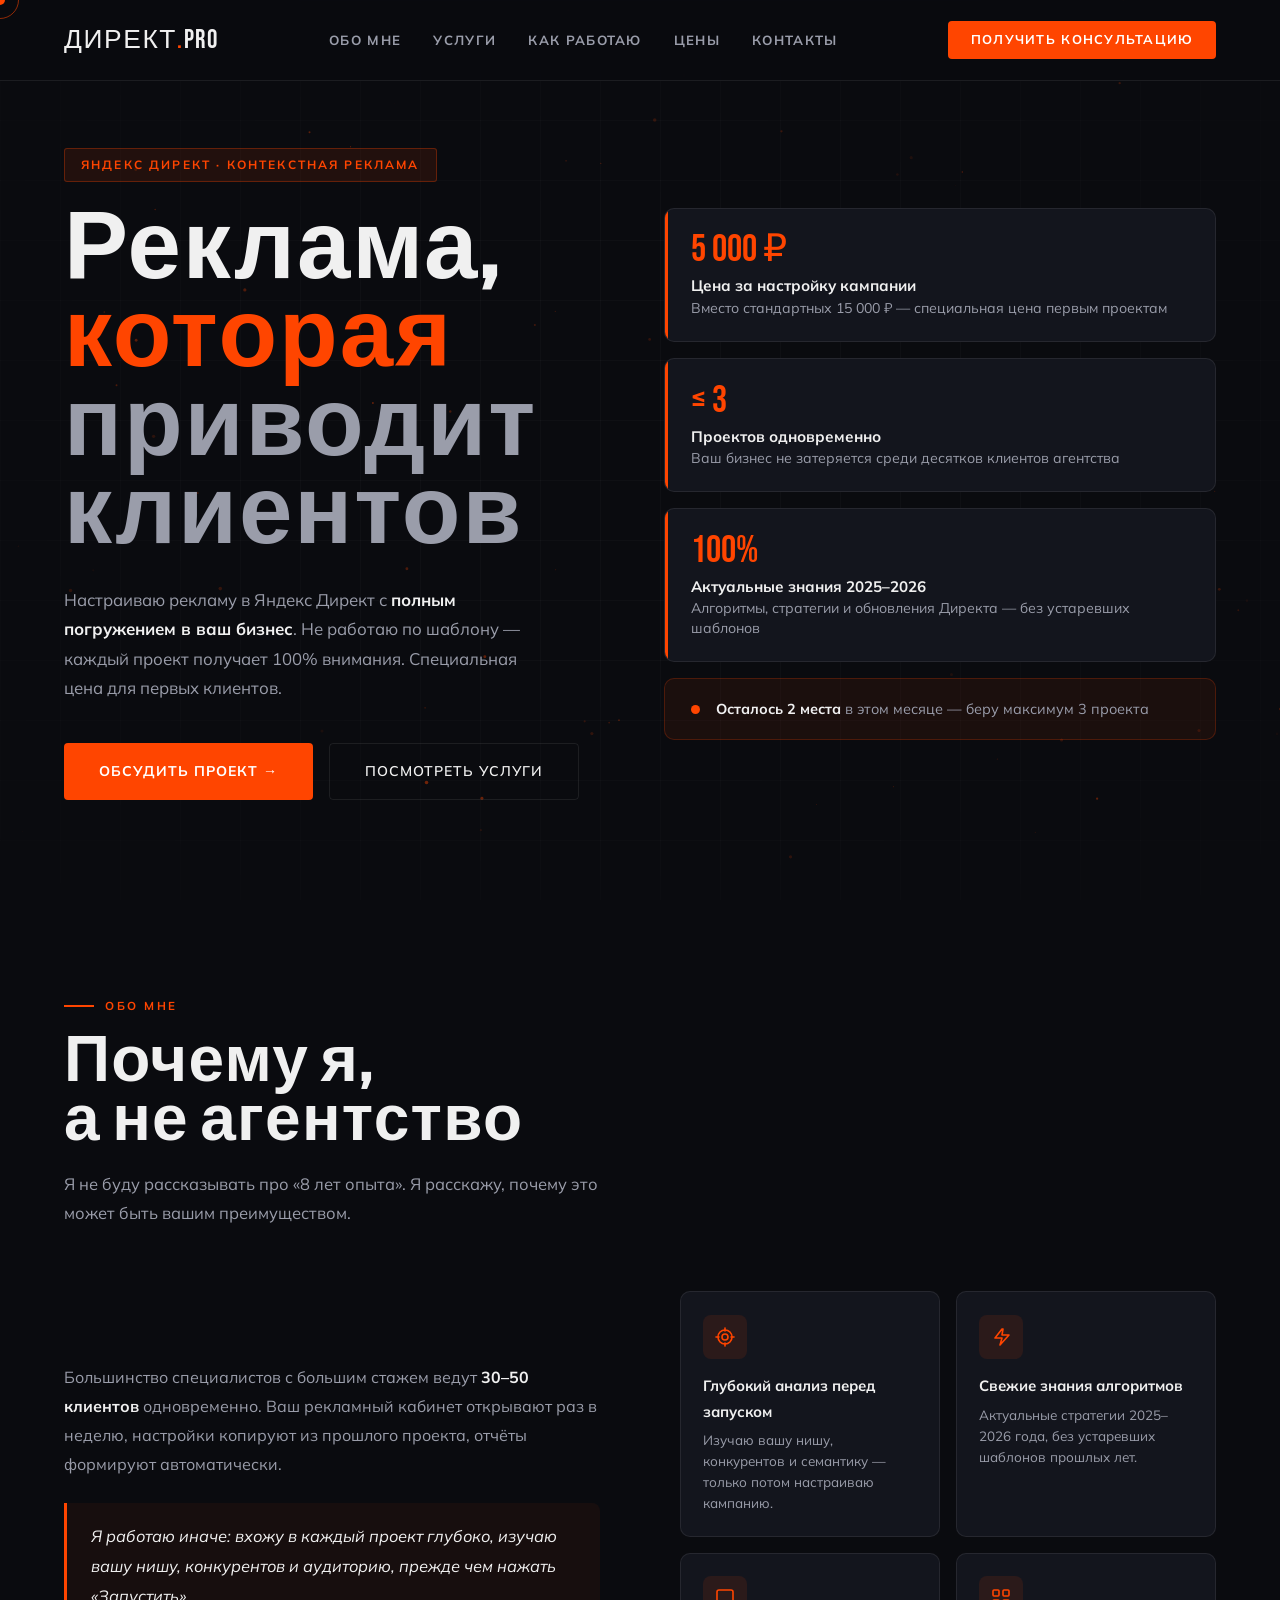
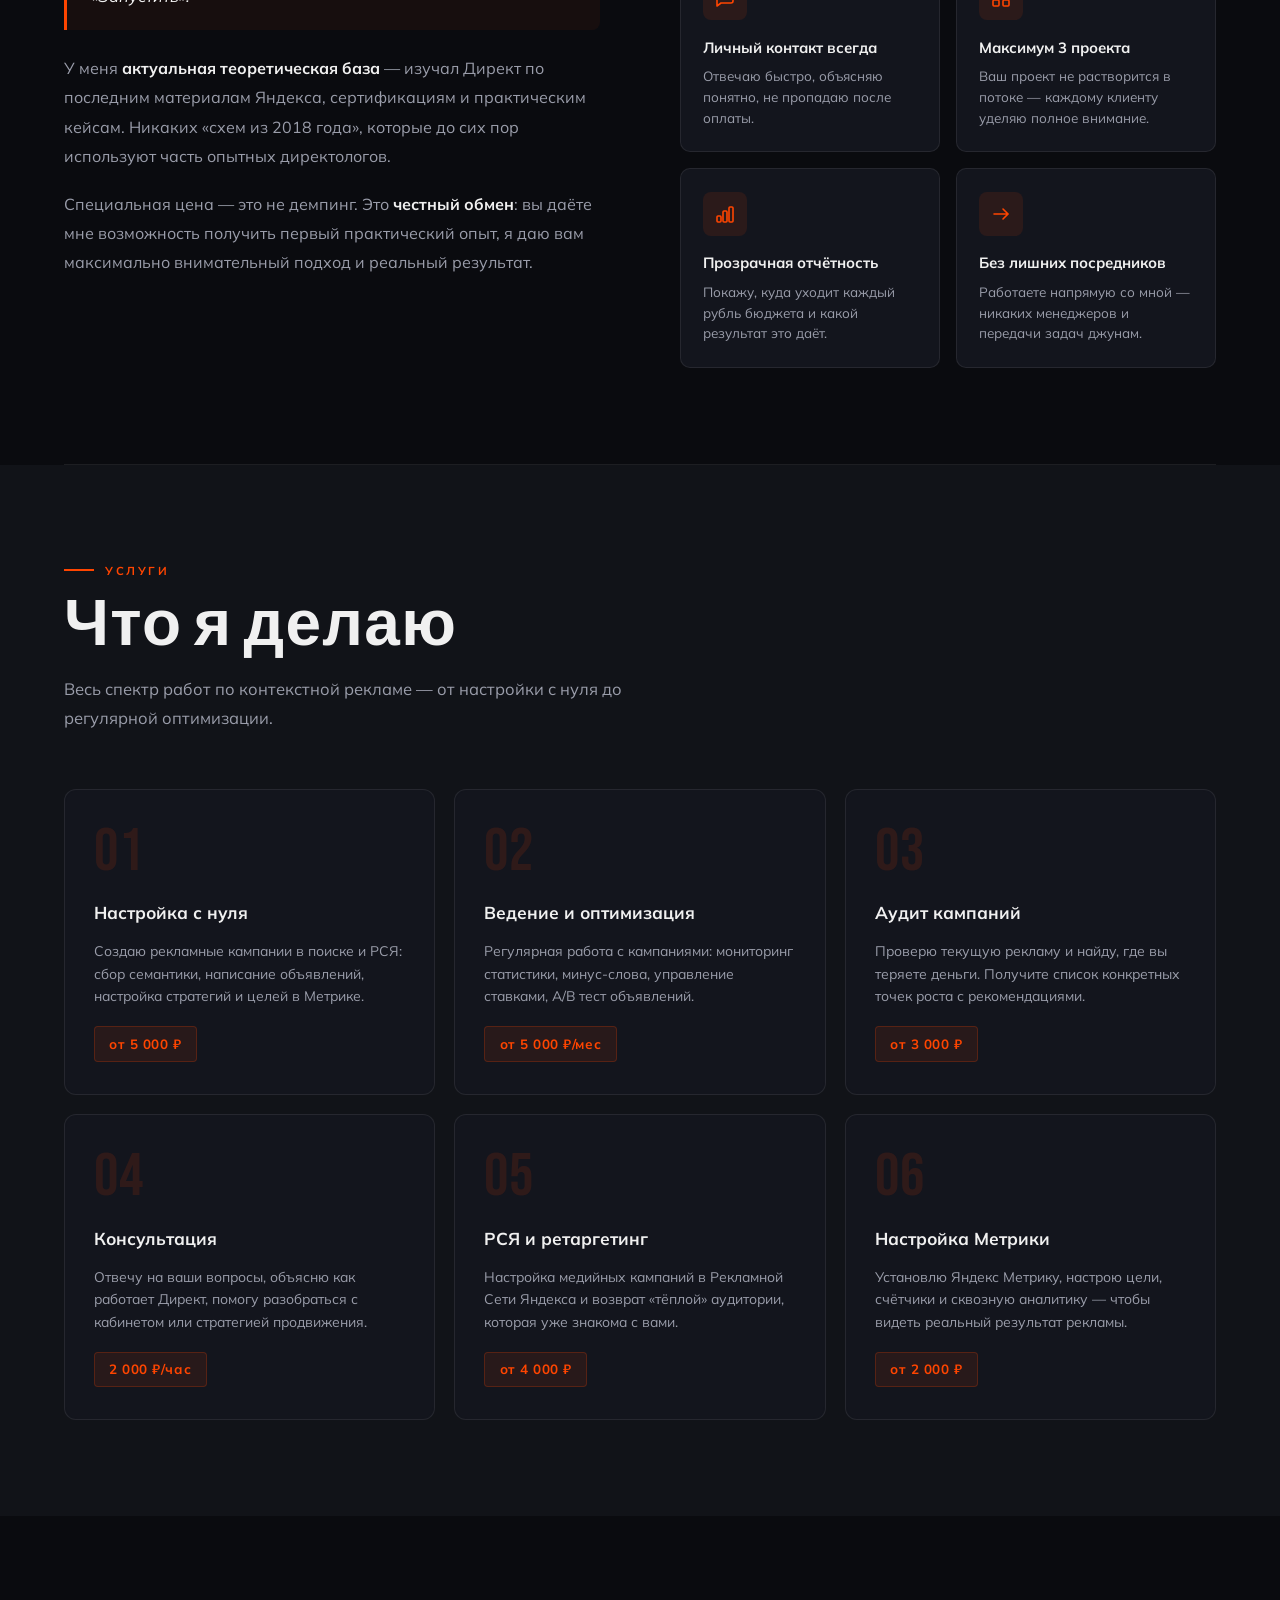
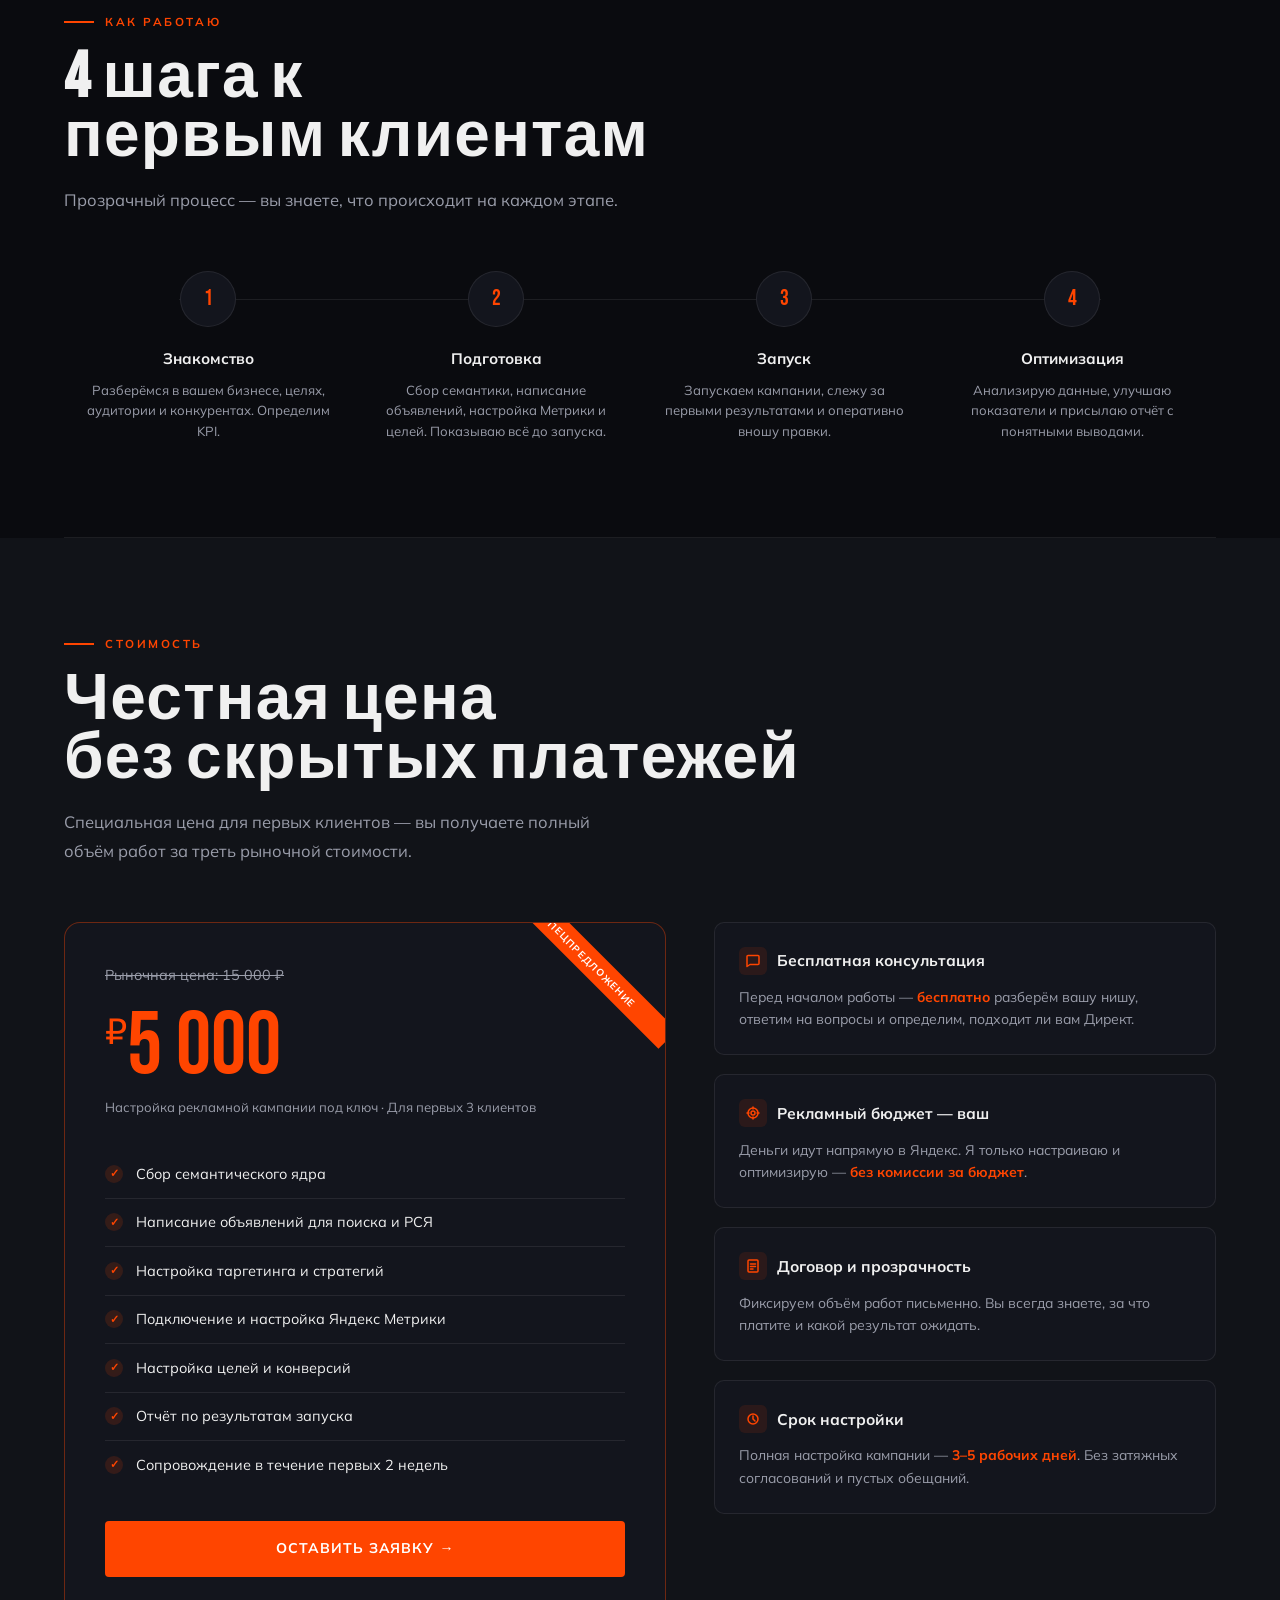
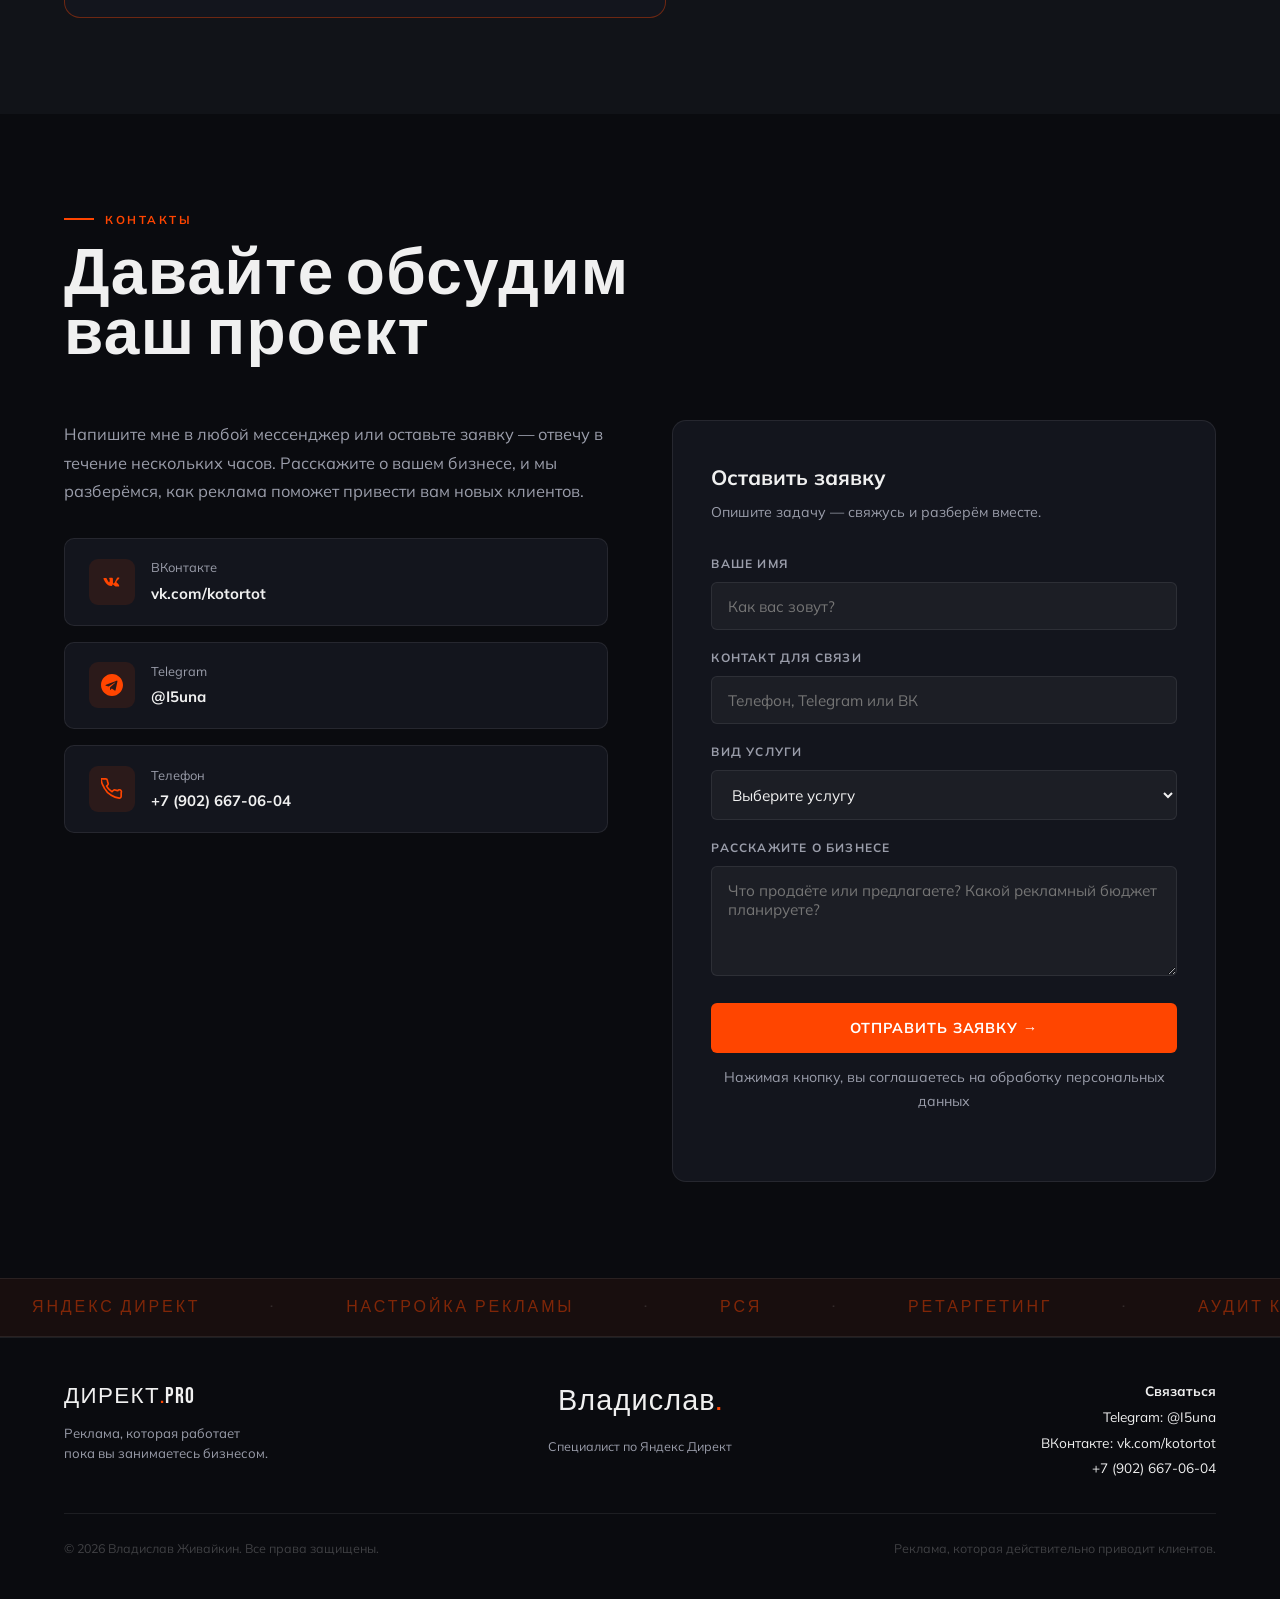
==== index.html @ 66aafa99 "Add files via upload" ====
<!DOCTYPE html>
<html lang="ru">
<head>
<meta charset="UTF-8">
<meta name="viewport" content="width=device-width, initial-scale=1.0">
<title>Владислав — Настройка рекламы в Яндекс Директ</title>
<meta name="description" content="Настройка и ведение контекстной рекламы в Яндекс Директ. Работаю с малым бизнесом — полное погружение в каждый проект. Цена от 5000 рублей.">
<link rel="preconnect" href="https://fonts.googleapis.com">
<link href="https://fonts.googleapis.com/css2?family=Bebas+Neue&family=Mulish:wght@300;400;600;700&display=swap" rel="stylesheet">
<link rel="stylesheet" href="style.css">
</head>
<body>

<!-- CURSOR -->
<div class="cursor"></div>
<div class="cursor-ring"></div>

<!-- NAV -->
<nav>
  <a href="#home" class="logo" data-text="ДИРЕКТ.PRO">ДИРЕКТ<span>.</span>PRO</a>
  <ul class="nav-links">
    <li><a href="#about">Обо мне</a></li>
    <li><a href="#services">Услуги</a></li>
    <li><a href="#process">Как работаю</a></li>
    <li><a href="#pricing">Цены</a></li>
    <li><a href="#contacts">Контакты</a></li>
  </ul>
  <a href="#contacts" class="nav-cta">Получить консультацию</a>
</nav>

<!-- HERO -->
<section class="hero" id="home">
  <canvas id="hero-canvas"></canvas>
  <div class="hero-grid-bg"></div>

  <div class="hero-content">
    <div class="hero-tag">Яндекс Директ · Контекстная реклама</div>
    <h1 class="hero-title">
      Реклама,<br>
      <span class="accent">которая</span><br>
      <span class="line2">приводит клиентов</span>
    </h1>
    <p class="hero-sub">
      Настраиваю рекламу в Яндекс Директ с <strong>полным погружением в ваш бизнес</strong>.
      Не работаю по шаблону — каждый проект получает 100% внимания.
      Специальная цена для первых клиентов.
    </p>
    <div class="hero-btns">
      <a href="#contacts" class="btn-primary">Обсудить проект →</a>
      <a href="#services" class="btn-secondary">Посмотреть услуги</a>
    </div>
  </div>

  <div class="hero-right">
    <div class="stat-card">
      <div class="stat-val">5 000 ₽</div>
      <div class="stat-label">
        <strong>Цена за настройку кампании</strong>
        Вместо стандартных 15 000 ₽ — специальная цена первым проектам
      </div>
    </div>
    <div class="stat-card">
      <div class="stat-val">≤ 3</div>
      <div class="stat-label">
        <strong>Проектов одновременно</strong>
        Ваш бизнес не затеряется среди десятков клиентов агентства
      </div>
    </div>
    <div class="stat-card">
      <div class="stat-val">100%</div>
      <div class="stat-label">
        <strong>Актуальные знания 2025–2026</strong>
        Алгоритмы, стратегии и обновления Директа — без устаревших шаблонов
      </div>
    </div>
    <div class="urgency-banner">
      <div class="dot"></div>
      <p><strong>Осталось 2 места</strong> в этом месяце — беру максимум 3 проекта</p>
    </div>
  </div>
</section>

<!-- ABOUT -->
<section id="about">
  <div class="section-tag">Обо мне</div>
  <h2 class="section-title reveal">Почему я,<br>а не агентство</h2>
  <p class="section-sub reveal">Я не буду рассказывать про «8 лет опыта». Я расскажу, почему это может быть вашим преимуществом.</p>

  <div class="about-grid">
    <div class="about-text reveal">
      <p>
        Большинство специалистов с большим стажем ведут <strong>30–50 клиентов</strong> одновременно.
        Ваш рекламный кабинет открывают раз в неделю, настройки копируют из прошлого проекта,
        отчёты формируют автоматически.
      </p>
      <div class="about-highlight">
        <p>Я работаю иначе: вхожу в каждый проект глубоко, изучаю вашу нишу, конкурентов и аудиторию, прежде чем нажать «Запустить».</p>
      </div>
      <p>
        У меня <strong>актуальная теоретическая база</strong> — изучал Директ по последним материалам
        Яндекса, сертификациям и практическим кейсам. Никаких «схем из 2018 года», которые до сих
        пор используют часть опытных директологов.
      </p>
      <p>
        Специальная цена — это не демпинг. Это <strong>честный обмен</strong>: вы даёте мне
        возможность получить первый практический опыт, я даю вам максимально внимательный подход
        и реальный результат.
      </p>
    </div>

    <div class="perks reveal">

      <!-- Perk 1 -->
      <div class="perk">
        <div class="perk-icon">
          <svg viewBox="0 0 20 20" fill="none" stroke="currentColor" stroke-width="1.6" stroke-linecap="round">
            <circle cx="10" cy="10" r="7"/><circle cx="10" cy="10" r="3"/>
            <line x1="10" y1="1" x2="10" y2="4"/><line x1="10" y1="16" x2="10" y2="19"/>
            <line x1="1" y1="10" x2="4" y2="10"/><line x1="16" y1="10" x2="19" y2="10"/>
          </svg>
        </div>
        <h4>Глубокий анализ перед запуском</h4>
        <p>Изучаю вашу нишу, конкурентов и семантику — только потом настраиваю кампанию.</p>
      </div>

      <!-- Perk 2 -->
      <div class="perk">
        <div class="perk-icon">
          <svg viewBox="0 0 20 20" fill="none" stroke="currentColor" stroke-width="1.6" stroke-linecap="round" stroke-linejoin="round">
            <path d="M11 2L4 11h7l-2 7 9-10h-7l1-6z"/>
          </svg>
        </div>
        <h4>Свежие знания алгоритмов</h4>
        <p>Актуальные стратегии 2025–2026 года, без устаревших шаблонов прошлых лет.</p>
      </div>

      <!-- Perk 3 -->
      <div class="perk">
        <div class="perk-icon">
          <svg viewBox="0 0 20 20" fill="none" stroke="currentColor" stroke-width="1.6" stroke-linecap="round" stroke-linejoin="round">
            <path d="M2 4a2 2 0 012-2h12a2 2 0 012 2v9a2 2 0 01-2 2H6l-4 3V4z"/>
          </svg>
        </div>
        <h4>Личный контакт всегда</h4>
        <p>Отвечаю быстро, объясняю понятно, не пропадаю после оплаты.</p>
      </div>

      <!-- Perk 4 -->
      <div class="perk">
        <div class="perk-icon">
          <svg viewBox="0 0 20 20" fill="none" stroke="currentColor" stroke-width="1.6" stroke-linecap="round">
            <rect x="2" y="2" width="6" height="6" rx="1"/>
            <rect x="12" y="2" width="6" height="6" rx="1"/>
            <rect x="2" y="12" width="6" height="6" rx="1"/>
            <rect x="12" y="12" width="6" height="6" rx="1"/>
          </svg>
        </div>
        <h4>Максимум 3 проекта</h4>
        <p>Ваш проект не растворится в потоке — каждому клиенту уделяю полное внимание.</p>
      </div>

      <!-- Perk 5 -->
      <div class="perk">
        <div class="perk-icon">
          <svg viewBox="0 0 20 20" fill="none" stroke="currentColor" stroke-width="1.6" stroke-linecap="round">
            <rect x="2" y="12" width="4" height="6" rx="1"/>
            <rect x="8" y="7" width="4" height="11" rx="1"/>
            <rect x="14" y="3" width="4" height="15" rx="1"/>
          </svg>
        </div>
        <h4>Прозрачная отчётность</h4>
        <p>Покажу, куда уходит каждый рубль бюджета и какой результат это даёт.</p>
      </div>

      <!-- Perk 6 -->
      <div class="perk">
        <div class="perk-icon">
          <svg viewBox="0 0 20 20" fill="none" stroke="currentColor" stroke-width="1.6" stroke-linecap="round">
            <path d="M3 10h14M12 5l5 5-5 5"/>
          </svg>
        </div>
        <h4>Без лишних посредников</h4>
        <p>Работаете напрямую со мной — никаких менеджеров и передачи задач джунам.</p>
      </div>

    </div>
  </div>
</section>

<div class="divider"></div>

<!-- SERVICES -->
<section id="services">
  <div class="section-tag">Услуги</div>
  <h2 class="section-title reveal">Что я делаю</h2>
  <p class="section-sub reveal">Весь спектр работ по контекстной рекламе — от настройки с нуля до регулярной оптимизации.</p>

  <div class="services-grid">
    <div class="service-card reveal">
      <div class="service-num">01</div>
      <h3>Настройка с нуля</h3>
      <p>Создаю рекламные кампании в поиске и РСЯ: сбор семантики, написание объявлений, настройка стратегий и целей в Метрике.</p>
      <span class="service-price">от 5 000 ₽</span>
    </div>
    <div class="service-card reveal">
      <div class="service-num">02</div>
      <h3>Ведение и оптимизация</h3>
      <p>Регулярная работа с кампаниями: мониторинг статистики, минус-слова, управление ставками, A/B тест объявлений.</p>
      <span class="service-price">от 5 000 ₽/мес</span>
    </div>
    <div class="service-card reveal">
      <div class="service-num">03</div>
      <h3>Аудит кампаний</h3>
      <p>Проверю текущую рекламу и найду, где вы теряете деньги. Получите список конкретных точек роста с рекомендациями.</p>
      <span class="service-price">от 3 000 ₽</span>
    </div>
    <div class="service-card reveal">
      <div class="service-num">04</div>
      <h3>Консультация</h3>
      <p>Отвечу на ваши вопросы, объясню как работает Директ, помогу разобраться с кабинетом или стратегией продвижения.</p>
      <span class="service-price">2 000 ₽/час</span>
    </div>
    <div class="service-card reveal">
      <div class="service-num">05</div>
      <h3>РСЯ и ретаргетинг</h3>
      <p>Настройка медийных кампаний в Рекламной Сети Яндекса и возврат «тёплой» аудитории, которая уже знакома с вами.</p>
      <span class="service-price">от 4 000 ₽</span>
    </div>
    <div class="service-card reveal">
      <div class="service-num">06</div>
      <h3>Настройка Метрики</h3>
      <p>Установлю Яндекс Метрику, настрою цели, счётчики и сквозную аналитику — чтобы видеть реальный результат рекламы.</p>
      <span class="service-price">от 2 000 ₽</span>
    </div>
  </div>
</section>

<!-- PROCESS -->
<section id="process">
  <div class="section-tag">Как работаю</div>
  <h2 class="section-title reveal">4 шага к<br>первым клиентам</h2>
  <p class="section-sub reveal">Прозрачный процесс — вы знаете, что происходит на каждом этапе.</p>

  <div class="process-steps">
    <div class="step reveal">
      <div class="step-num">1</div>
      <h4>Знакомство</h4>
      <p>Разберёмся в вашем бизнесе, целях, аудитории и конкурентах. Определим KPI.</p>
    </div>
    <div class="step reveal">
      <div class="step-num">2</div>
      <h4>Подготовка</h4>
      <p>Сбор семантики, написание объявлений, настройка Метрики и целей. Показываю всё до запуска.</p>
    </div>
    <div class="step reveal">
      <div class="step-num">3</div>
      <h4>Запуск</h4>
      <p>Запускаем кампании, слежу за первыми результатами и оперативно вношу правки.</p>
    </div>
    <div class="step reveal">
      <div class="step-num">4</div>
      <h4>Оптимизация</h4>
      <p>Анализирую данные, улучшаю показатели и присылаю отчёт с понятными выводами.</p>
    </div>
  </div>
</section>

<div class="divider"></div>

<!-- PRICING -->
<section id="pricing">
  <div class="section-tag">Стоимость</div>
  <h2 class="section-title reveal">Честная цена<br>без скрытых платежей</h2>
  <p class="section-sub reveal">Специальная цена для первых клиентов — вы получаете полный объём работ за треть рыночной стоимости.</p>

  <div class="pricing-wrapper">
    <div class="price-card reveal">
      <p class="price-was">Рыночная цена: 15 000 ₽</p>
      <div class="price-amount"><sup>₽</sup>5 000</div>
      <p class="price-note">Настройка рекламной кампании под ключ · Для первых 3 клиентов</p>
      <ul class="price-list">
        <li><div class="check">✓</div><span>Сбор семантического ядра</span></li>
        <li><div class="check">✓</div><span>Написание объявлений для поиска и РСЯ</span></li>
        <li><div class="check">✓</div><span>Настройка таргетинга и стратегий</span></li>
        <li><div class="check">✓</div><span>Подключение и настройка Яндекс Метрики</span></li>
        <li><div class="check">✓</div><span>Настройка целей и конверсий</span></li>
        <li><div class="check">✓</div><span>Отчёт по результатам запуска</span></li>
        <li><div class="check">✓</div><span>Сопровождение в течение первых 2 недель</span></li>
      </ul>
      <a href="#contacts" class="btn-primary" style="display:block;text-align:center;">Оставить заявку →</a>
    </div>

    <div class="pricing-sidebar reveal">

      <div class="sidebar-card">
        <h4>
          <div class="sc-icon">
            <svg viewBox="0 0 14 14" fill="none" stroke="currentColor" stroke-width="1.5" stroke-linecap="round" stroke-linejoin="round">
              <path d="M1 2.5a1 1 0 011-1h10a1 1 0 011 1v7a1 1 0 01-1 1H4l-3 2V2.5z"/>
            </svg>
          </div>
          Бесплатная консультация
        </h4>
        <p>Перед началом работы — <strong>бесплатно</strong> разберём вашу нишу, ответим на вопросы и определим, подходит ли вам Директ.</p>
      </div>

      <div class="sidebar-card">
        <h4>
          <div class="sc-icon">
            <svg viewBox="0 0 14 14" fill="none" stroke="currentColor" stroke-width="1.5" stroke-linecap="round">
              <circle cx="7" cy="7" r="5"/>
              <line x1="7" y1="1" x2="7" y2="3"/>
              <line x1="7" y1="11" x2="7" y2="13"/>
              <line x1="1" y1="7" x2="3" y2="7"/>
              <line x1="11" y1="7" x2="13" y2="7"/>
              <circle cx="7" cy="7" r="2"/>
            </svg>
          </div>
          Рекламный бюджет — ваш
        </h4>
        <p>Деньги идут напрямую в Яндекс. Я только настраиваю и оптимизирую — <strong>без комиссии за бюджет</strong>.</p>
      </div>

      <div class="sidebar-card">
        <h4>
          <div class="sc-icon">
            <svg viewBox="0 0 14 14" fill="none" stroke="currentColor" stroke-width="1.5" stroke-linecap="round">
              <rect x="2" y="1" width="10" height="12" rx="1"/>
              <line x1="4.5" y1="5" x2="9.5" y2="5"/>
              <line x1="4.5" y1="7.5" x2="9.5" y2="7.5"/>
              <line x1="4.5" y1="10" x2="7" y2="10"/>
            </svg>
          </div>
          Договор и прозрачность
        </h4>
        <p>Фиксируем объём работ письменно. Вы всегда знаете, за что платите и какой результат ожидать.</p>
      </div>

      <div class="sidebar-card">
        <h4>
          <div class="sc-icon">
            <svg viewBox="0 0 14 14" fill="none" stroke="currentColor" stroke-width="1.5" stroke-linecap="round">
              <circle cx="7" cy="7" r="5"/>
              <polyline points="7,4 7,7 9,9"/>
            </svg>
          </div>
          Срок настройки
        </h4>
        <p>Полная настройка кампании — <strong>3–5 рабочих дней</strong>. Без затяжных согласований и пустых обещаний.</p>
      </div>

    </div>
  </div>
</section>

<!-- CONTACTS -->
<section id="contacts">
  <div class="section-tag">Контакты</div>
  <h2 class="section-title reveal">Давайте обсудим<br>ваш проект</h2>

  <div class="contacts-grid">
    <div>
      <p class="contact-intro reveal">
        Напишите мне в любой мессенджер или оставьте заявку — отвечу в течение нескольких часов.
        Расскажите о вашем бизнесе, и мы разберёмся, как реклама поможет привести вам новых клиентов.
      </p>
      <div class="contact-links">

        <a href="https://vk.com/kotortot" target="_blank" class="contact-link reveal">
          <div class="contact-icon">
            <!-- VK icon -->
            <svg viewBox="0 0 24 24" fill="currentColor">
              <path d="M21.547 7h-3.29a.743.743 0 00-.655.392s-1.312 2.416-1.734 3.23c-1.43 2.85-2.053 3.17-2.35 2.98-.574-.37-.47-1.96-.47-3.054 0-1.837.055-2.605-.456-3.012-.24-.188-.691-.22-1.548-.22-.997 0-1.738.006-2.29.229-.332.136-.588.44-.432.46.19.022.622.116.85.428.297.406.286 1.318.286 1.318s.17 2.198-.397 2.47c-.394.19-.937-.198-2.102-2.475-.388-.757-.681-1.596-.681-1.596a.744.744 0 00-.651-.392H3.24c-.46 0-.556.354-.556.354s-.052.222.228.87c1.65 3.825 3.441 5.73 5.49 6.81.73.384 2.085.514 3.023.48.394-.016.744-.05.744-.05s.026-1.372.717-1.574c.68-.2 1.557 1.327 2.49 1.911.703.437 1.237.341 1.237.341l2.494-.034s1.302-.086.685-1.148c-.05-.088-.36-.79-1.852-2.234-1.562-1.512-1.353-1.268.527-3.878C19.384 9.1 20 7.87 20 7.87s.14-.87-.453-.87z"/>
            </svg>
          </div>
          <div>
            <div class="contact-link-text">ВКонтакте</div>
            <span class="contact-link-val">vk.com/kotortot</span>
          </div>
        </a>

        <a href="https://t.me/I5una" target="_blank" class="contact-link reveal">
          <div class="contact-icon">
            <!-- Telegram icon -->
            <svg viewBox="0 0 24 24" fill="currentColor">
              <path d="M12 0C5.373 0 0 5.373 0 12s5.373 12 12 12 12-5.373 12-12S18.627 0 12 0zm5.894 8.221l-1.97 9.28c-.145.658-.537.818-1.084.508l-3-2.21-1.447 1.394c-.16.16-.295.295-.605.295l.213-3.053 5.56-5.023c.242-.213-.054-.333-.373-.12l-6.871 4.326-2.962-.924c-.643-.204-.657-.643.136-.953l11.57-4.461c.537-.194 1.006.131.833.941z"/>
            </svg>
          </div>
          <div>
            <div class="contact-link-text">Telegram</div>
            <span class="contact-link-val">@I5una</span>
          </div>
        </a>

        <a href="tel:+79026670604" class="contact-link reveal">
          <div class="contact-icon">
            <!-- Phone icon -->
            <svg viewBox="0 0 24 24" fill="none" stroke="currentColor" stroke-width="1.8" stroke-linecap="round" stroke-linejoin="round">
              <path d="M22 16.92v3a2 2 0 01-2.18 2 19.79 19.79 0 01-8.63-3.07A19.5 19.5 0 013.07 9.81a19.79 19.79 0 01-3.07-8.67A2 2 0 012 1.03h3a2 2 0 012 1.72 12.84 12.84 0 00.7 2.81 2 2 0 01-.45 2.11L6.1 8.91a16 16 0 006 6l1.27-1.27a2 2 0 012.11-.45 12.84 12.84 0 002.81.7A2 2 0 0122 15.92v1z"/>
            </svg>
          </div>
          <div>
            <div class="contact-link-text">Телефон</div>
            <span class="contact-link-val">+7 (902) 667-06-04</span>
          </div>
        </a>

      </div>
    </div>

    <!-- FORM -->
    <!--
      ════════════════════════════════════════════════
      НАСТРОЙКА ФОРМЫ (важно!):
      1. Перейдите на https://web3forms.com/create
      2. Введите e-mail: vlad.zhivaikin05@gmail.com
      3. Нажмите "Create Access Key"
      4. Вставьте полученный ключ в поле value ниже
      ════════════════════════════════════════════════
    -->
    <form class="form-card reveal" id="contact-form" novalidate>

      <!-- Web3Forms скрытые поля -->
      <input type="hidden" name="access_key" value="fe33477d-248f-4160-bd4b-7970638fb276">
      <input type="hidden" name="subject" value="Новая заявка с сайта ДИРЕКТ.PRO">
      <input type="hidden" name="from_name" value="ДИРЕКТ.PRO Сайт">
      <input type="checkbox" name="botcheck" style="display:none">

      <h3>Оставить заявку</h3>
      <p>Опишите задачу — свяжусь и разберём вместе.</p>

      <div class="form-group">
        <label>Ваше имя</label>
        <input type="text" name="name" placeholder="Как вас зовут?">
      </div>
      <div class="form-group">
        <label>Контакт для связи</label>
        <input type="text" name="contact" placeholder="Телефон, Telegram или ВК">
      </div>
      <div class="form-group">
        <label>Вид услуги</label>
        <select name="service">
          <option value="">Выберите услугу</option>
          <option>Настройка кампании с нуля</option>
          <option>Аудит существующей рекламы</option>
          <option>Ведение и оптимизация</option>
          <option>Консультация</option>
          <option>Настройка Яндекс Метрики</option>
          <option>Ещё не определился</option>
        </select>
      </div>
      <div class="form-group">
        <label>Расскажите о бизнесе</label>
        <textarea name="message" placeholder="Что продаёте или предлагаете? Какой рекламный бюджет планируете?"></textarea>
      </div>

      <button type="submit" class="btn-form">Отправить заявку →</button>
      <p class="form-error"></p>
      <p class="form-note">Нажимая кнопку, вы соглашаетесь на обработку персональных данных</p>
    </form>

  </div>
</section>

<!-- MARQUEE -->
<div class="marquee-strip">
  <div class="marquee-inner">
    <span>ЯНДЕКС ДИРЕКТ</span><span class="sep"> · </span>
    <span>НАСТРОЙКА РЕКЛАМЫ</span><span class="sep"> · </span>
    <span>РСЯ</span><span class="sep"> · </span>
    <span>РЕТАРГЕТИНГ</span><span class="sep"> · </span>
    <span>АУДИТ КАМПАНИЙ</span><span class="sep"> · </span>
    <span>КОНВЕРСИИ</span><span class="sep"> · </span>
    <span>ТРАФИК</span><span class="sep"> · </span>
    <span>РЕЗУЛЬТАТ</span><span class="sep"> · </span>
    <span>ЯНДЕКС МЕТРИКА</span><span class="sep"> · </span>
    <span>СЕМАНТИКА</span><span class="sep"> · </span>
    <span>ЯНДЕКС ДИРЕКТ</span><span class="sep"> · </span>
    <span>НАСТРОЙКА РЕКЛАМЫ</span><span class="sep"> · </span>
    <span>РСЯ</span><span class="sep"> · </span>
    <span>РЕТАРГЕТИНГ</span><span class="sep"> · </span>
    <span>АУДИТ КАМПАНИЙ</span><span class="sep"> · </span>
    <span>КОНВЕРСИИ</span><span class="sep"> · </span>
    <span>ТРАФИК</span><span class="sep"> · </span>
    <span>РЕЗУЛЬТАТ</span><span class="sep"> · </span>
    <span>ЯНДЕКС МЕТРИКА</span><span class="sep"> · </span>
    <span>СЕМАНТИКА</span><span class="sep"> · </span>
  </div>
</div>

<!-- FOOTER -->
<footer>
  <div class="footer-top">

    <div class="footer-brand">
      <a href="#home" class="logo-foot">ДИРЕКТ<span>.</span>PRO</a>
      <p class="footer-tagline">
        Реклама, которая работает<br>пока вы занимаетесь бизнесом.
      </p>
    </div>

    <div class="footer-center">
      <p>Владислав<span>.</span></p>
      <small>Специалист по Яндекс Директ</small>
    </div>

    <div class="footer-contacts">
      <p>
        <strong>Связаться</strong><br>
        <a href="https://t.me/I5una" target="_blank">Telegram: @I5una</a><br>
        <a href="https://vk.com/kotortot" target="_blank">ВКонтакте: vk.com/kotortot</a><br>
        <a href="tel:+79026670604">+7 (902) 667-06-04</a>
      </p>
    </div>

  </div>

  <div class="footer-bottom">
    <p>© 2026 Владислав Живайкин. Все права защищены.</p>
    <p>Реклама, которая действительно приводит клиентов.</p>
  </div>
</footer>

<script src="script.js"></script>
</body>
</html>
---- style.css ----
/* ============================================================
   ДИРЕКТ.PRO — style.css
   ============================================================ */

*, *::before, *::after {
  margin: 0; padding: 0; box-sizing: border-box;
  cursor: none;
}

:root {
  --bg: #0a0b0f;
  --bg2: #111318;
  --bg3: #191c24;
  --accent: #FF4500;
  --accent2: #FF6B35;
  --text: #f0f0f0;
  --text2: #9a9daa;
  --border: rgba(255,255,255,0.08);
  --card: #13151d;
  --font-display: 'Bebas Neue', sans-serif;
  --font-body: 'Mulish', sans-serif;
}

html { scroll-behavior: smooth; }

body {
  background: var(--bg);
  color: var(--text);
  font-family: var(--font-body);
  font-size: 16px;
  line-height: 1.7;
  overflow-x: hidden;
}

/* ─── CUSTOM CURSOR ─── */
.cursor {
  position: fixed;
  width: 10px; height: 10px;
  background: var(--accent);
  border-radius: 50%;
  pointer-events: none;
  z-index: 9999;
  transform: translate(-50%, -50%);
  transition: width 0.2s, height 0.2s, opacity 0.3s;
  mix-blend-mode: normal;
}
.cursor-ring {
  position: fixed;
  width: 38px; height: 38px;
  border: 1.5px solid rgba(255, 69, 0, 0.55);
  border-radius: 50%;
  pointer-events: none;
  z-index: 9998;
  transform: translate(-50%, -50%);
  transition: width 0.25s ease, height 0.25s ease, opacity 0.3s;
}
.cursor.active { width: 18px; height: 18px; }
.cursor-ring.active { width: 64px; height: 64px; border-color: rgba(255, 69, 0, 0.25); }

/* ─── NAV ─── */
nav {
  position: fixed; top: 0; left: 0; right: 0; z-index: 100;
  display: flex; align-items: center; justify-content: space-between;
  padding: 1.1rem 5vw;
  background: rgba(10,11,15,0.88);
  backdrop-filter: blur(14px);
  border-bottom: 1px solid var(--border);
  transition: transform 0.4s ease, box-shadow 0.4s ease;
}
nav.hidden { transform: translateY(-110%); }
nav.scrolled { box-shadow: 0 4px 40px rgba(0,0,0,0.4); }

.logo {
  font-family: var(--font-display);
  font-size: 1.65rem;
  letter-spacing: 0.06em;
  color: var(--text);
  text-decoration: none;
  position: relative;
}
.logo span { color: var(--accent); }
.logo::before, .logo::after {
  content: attr(data-text);
  position: absolute;
  top: 0; left: 0;
  font-family: var(--font-display);
  font-size: 1.65rem;
  letter-spacing: 0.06em;
  pointer-events: none;
  opacity: 0;
}
.logo:hover::before {
  opacity: 0.7;
  color: #00ffcc;
  animation: glitch-top 0.35s steps(2) infinite;
}
.logo:hover::after {
  opacity: 0.7;
  color: var(--accent);
  animation: glitch-bot 0.35s steps(2) infinite 0.06s;
}

.nav-links { display: flex; gap: 2rem; list-style: none; }
.nav-links a {
  color: var(--text2); text-decoration: none;
  font-size: 0.83rem; font-weight: 700;
  letter-spacing: 0.1em; text-transform: uppercase;
  position: relative; padding-bottom: 4px;
  transition: color 0.25s;
}
.nav-links a::after {
  content: '';
  position: absolute; bottom: 0; left: 0;
  width: 0; height: 1.5px;
  background: var(--accent);
  transition: width 0.3s ease;
}
.nav-links a:hover { color: var(--text); }
.nav-links a:hover::after { width: 100%; }

.nav-cta {
  background: var(--accent); color: #fff !important;
  padding: 0.52rem 1.4rem; border-radius: 4px;
  text-decoration: none; font-weight: 700;
  font-size: 0.8rem; letter-spacing: 0.1em; text-transform: uppercase;
  transition: background 0.25s, transform 0.2s;
  position: relative; overflow: hidden;
}
.nav-cta:hover { background: var(--accent2); transform: translateY(-1px); }

/* ─── HERO ─── */
.hero {
  min-height: 100vh;
  display: grid;
  grid-template-columns: 1fr 1fr;
  align-items: center;
  padding: 7rem 5vw 4rem;
  gap: 3rem;
  position: relative;
  overflow: hidden;
}

#hero-canvas {
  position: absolute;
  inset: 0;
  width: 100%; height: 100%;
  pointer-events: none;
  z-index: 0;
}

.hero-content, .hero-right {
  position: relative;
  z-index: 1;
}

.hero-grid-bg {
  position: absolute;
  inset: 0;
  background-image:
    linear-gradient(rgba(255,255,255,0.025) 1px, transparent 1px),
    linear-gradient(90deg, rgba(255,255,255,0.025) 1px, transparent 1px);
  background-size: 60px 60px;
  pointer-events: none;
  z-index: 0;
  mask-image: radial-gradient(ellipse 80% 80% at 50% 50%, black 30%, transparent 100%);
}

.hero-tag {
  display: inline-block;
  background: rgba(255,69,0,0.1);
  border: 1px solid rgba(255,69,0,0.3);
  color: var(--accent);
  font-size: 0.75rem; font-weight: 700;
  letter-spacing: 0.18em; text-transform: uppercase;
  padding: 0.38rem 1rem; border-radius: 3px;
  margin-bottom: 1.5rem;
  opacity: 0;
  animation: fadeUp 0.7s ease 0.15s forwards;
}
.hero-title {
  font-family: var(--font-display);
  font-size: clamp(3.8rem, 7.5vw, 6.5rem);
  line-height: 0.92;
  letter-spacing: 0.02em;
  margin-bottom: 1.6rem;
  opacity: 0;
  animation: fadeUp 0.7s ease 0.3s forwards;
}
.hero-title .accent { color: var(--accent); }
.hero-title .line2 { display: block; color: var(--text2); }

.hero-sub {
  font-size: 1.05rem; color: var(--text2);
  line-height: 1.75; max-width: 490px;
  margin-bottom: 2.5rem;
  opacity: 0;
  animation: fadeUp 0.7s ease 0.45s forwards;
}
.hero-sub strong { color: var(--text); }

.hero-btns {
  display: flex; gap: 1rem; flex-wrap: wrap;
  opacity: 0;
  animation: fadeUp 0.7s ease 0.6s forwards;
}

.btn-primary {
  background: var(--accent); color: #fff;
  padding: 1rem 2.2rem; border-radius: 4px;
  text-decoration: none; font-weight: 700;
  font-size: 0.88rem; letter-spacing: 0.07em;
  text-transform: uppercase;
  position: relative; overflow: hidden;
  display: inline-flex; align-items: center; gap: 0.5rem;
  transition: background 0.25s, transform 0.2s;
}
.btn-primary:hover { background: var(--accent2); transform: translateY(-2px); }
.btn-secondary {
  background: transparent; color: var(--text);
  padding: 1rem 2.2rem; border-radius: 4px;
  text-decoration: none; font-weight: 600;
  font-size: 0.88rem; letter-spacing: 0.07em;
  text-transform: uppercase;
  border: 1px solid var(--border);
  transition: border-color 0.25s, transform 0.2s;
}
.btn-secondary:hover { border-color: rgba(255,255,255,0.28); transform: translateY(-2px); }

/* ripple */
.ripple {
  position: absolute; border-radius: 50%;
  background: rgba(255,255,255,0.28);
  transform: scale(0);
  animation: ripple-anim 0.55s linear;
  pointer-events: none;
}
@keyframes ripple-anim {
  to { transform: scale(4); opacity: 0; }
}

/* ─── HERO RIGHT ─── */
.hero-right {
  display: flex; flex-direction: column; gap: 1rem;
  opacity: 0;
  animation: fadeUp 0.8s ease 0.6s forwards;
}

.stat-card {
  background: var(--card);
  border: 1px solid var(--border);
  border-radius: 10px;
  padding: 1.4rem 1.6rem;
  position: relative; overflow: hidden;
  transition: transform 0.3s, border-color 0.3s;
}
.stat-card:hover { transform: translateX(7px); border-color: rgba(255,69,0,0.35); }
.stat-card::before {
  content: '';
  position: absolute; left: 0; top: 0; bottom: 0;
  width: 3px; background: var(--accent);
  border-radius: 0 2px 2px 0;
}
.stat-val {
  font-family: var(--font-display);
  font-size: 2.4rem; color: var(--accent);
  line-height: 1; margin-bottom: 0.35rem;
}
.stat-label { font-size: 0.88rem; color: var(--text2); line-height: 1.4; }
.stat-label strong { color: var(--text); display: block; font-size: 0.95rem; margin-bottom: 0.15rem; }

.urgency-banner {
  background: rgba(255,69,0,0.07);
  border: 1px solid rgba(255,69,0,0.22);
  border-radius: 10px; padding: 1.1rem 1.6rem;
  display: flex; align-items: center; gap: 1rem;
}
.urgency-banner .dot {
  width: 9px; height: 9px; border-radius: 50%;
  background: var(--accent); flex-shrink: 0;
  animation: pulse 1.6s ease-in-out infinite;
}
.urgency-banner p { font-size: 0.9rem; color: var(--text2); }
.urgency-banner strong { color: var(--text); }

/* ─── SECTION BASE ─── */
section { padding: 6rem 5vw; }

.section-tag {
  font-size: 0.72rem; font-weight: 700; letter-spacing: 0.22em;
  text-transform: uppercase; color: var(--accent);
  margin-bottom: 1rem;
  display: flex; align-items: center; gap: 0.7rem;
}
.section-tag::before {
  content: '';
  display: block; width: 30px; height: 2px;
  background: var(--accent); flex-shrink: 0;
}
.section-title {
  font-family: var(--font-display);
  font-size: clamp(2.8rem, 5vw, 4.8rem);
  line-height: 0.93; letter-spacing: 0.02em;
  margin-bottom: 1.2rem;
}
.section-sub {
  font-size: 1.03rem; color: var(--text2);
  max-width: 560px; line-height: 1.75;
}

/* ─── SCROLL REVEAL ─── */
.reveal {
  opacity: 0;
  transform: translateY(32px);
  transition: opacity 0.75s cubic-bezier(0.22, 1, 0.36, 1),
              transform 0.75s cubic-bezier(0.22, 1, 0.36, 1);
}
.reveal.visible { opacity: 1; transform: translateY(0); }

/* ─── ABOUT ─── */
.about-grid {
  display: grid; grid-template-columns: 1fr 1fr;
  gap: 5rem; align-items: center; margin-top: 4rem;
}
.about-text { color: var(--text2); font-size: 1rem; line-height: 1.82; }
.about-text p { margin-bottom: 1.2rem; }
.about-text strong { color: var(--text); }
.about-highlight {
  background: rgba(255,69,0,0.055);
  border-left: 3px solid var(--accent);
  padding: 1.2rem 1.5rem;
  border-radius: 0 8px 8px 0;
  margin: 1.5rem 0;
}
.about-highlight p { color: var(--text); font-size: 1.02rem; font-style: italic; margin: 0; }

.perks { display: grid; grid-template-columns: 1fr 1fr; gap: 1rem; }

.perk {
  background: var(--card);
  border: 1px solid var(--border);
  border-radius: 10px; padding: 1.4rem;
  transition: transform 0.3s, border-color 0.3s;
}
.perk:hover { transform: translateY(-4px); border-color: rgba(255,69,0,0.3); }

.perk-icon {
  width: 44px; height: 44px;
  background: rgba(255,69,0,0.1);
  border-radius: 8px;
  display: flex; align-items: center; justify-content: center;
  margin-bottom: 0.9rem;
  color: var(--accent);
}
.perk-icon svg { width: 20px; height: 20px; }
.perk h4 { font-size: 0.93rem; font-weight: 700; margin-bottom: 0.4rem; }
.perk p { font-size: 0.84rem; color: var(--text2); line-height: 1.55; }

/* ─── SERVICES ─── */
#services { background: var(--bg2); }
.services-grid {
  display: grid; grid-template-columns: repeat(3, 1fr);
  gap: 1.2rem; margin-top: 3.5rem;
}
.service-card {
  background: var(--card);
  border: 1px solid var(--border);
  border-radius: 12px; padding: 2rem 1.8rem;
  position: relative; overflow: hidden;
  transition: transform 0.35s, border-color 0.35s;
}
.service-card::before {
  content: '';
  position: absolute; inset: -1px;
  border-radius: 13px;
  background: conic-gradient(from 0deg, var(--accent) 0%, transparent 25%, var(--accent2) 50%, transparent 75%, var(--accent) 100%);
  z-index: 0; opacity: 0;
  transition: opacity 0.4s;
}
.service-card::after {
  content: '';
  position: absolute; inset: 1px;
  border-radius: 11px;
  background: var(--card);
  z-index: 0;
}
.service-card > * { position: relative; z-index: 1; }
.service-card:hover { transform: translateY(-6px); }
.service-card:hover::before { opacity: 1; }

.service-num {
  font-family: var(--font-display);
  font-size: 3.8rem; line-height: 1;
  color: rgba(255,69,0,0.12);
  margin-bottom: 1rem; letter-spacing: 0.02em;
}
.service-card h3 { font-size: 1.08rem; font-weight: 700; margin-bottom: 0.8rem; }
.service-card p { font-size: 0.87rem; color: var(--text2); line-height: 1.6; margin-bottom: 1.2rem; }
.service-price {
  display: inline-block;
  background: rgba(255,69,0,0.09);
  border: 1px solid rgba(255,69,0,0.22);
  color: var(--accent); font-weight: 700; font-size: 0.84rem;
  padding: 0.33rem 0.9rem; border-radius: 4px;
  letter-spacing: 0.04em;
}

/* ─── PROCESS ─── */
.process-steps {
  display: grid; grid-template-columns: repeat(4, 1fr);
  gap: 0; margin-top: 3.5rem; position: relative;
}
.process-steps::before {
  content: '';
  position: absolute; top: 28px; left: 10%; right: 10%;
  height: 1px; background: var(--border);
}
.step { text-align: center; padding: 0 1rem; }
.step-num {
  width: 56px; height: 56px; border-radius: 50%;
  background: var(--card); border: 1px solid var(--border);
  display: flex; align-items: center; justify-content: center;
  font-family: var(--font-display); font-size: 1.4rem;
  color: var(--accent); margin: 0 auto 1.2rem;
  position: relative; z-index: 1;
  transition: background 0.3s, border-color 0.3s, transform 0.3s;
}
.step:hover .step-num {
  background: rgba(255,69,0,0.1);
  border-color: rgba(255,69,0,0.5);
  transform: scale(1.1);
}
.step h4 { font-size: 0.95rem; font-weight: 700; margin-bottom: 0.5rem; }
.step p { font-size: 0.82rem; color: var(--text2); line-height: 1.55; }

/* ─── PRICING ─── */
#pricing { background: var(--bg2); }
.pricing-wrapper {
  display: grid; grid-template-columns: 1.2fr 1fr;
  gap: 3rem; align-items: start; margin-top: 3.5rem;
}
.price-card {
  background: var(--card);
  border: 1px solid rgba(255,69,0,0.38);
  border-radius: 16px; padding: 2.5rem;
  position: relative; overflow: hidden;
}
.price-card::before {
  content: 'СПЕЦПРЕДЛОЖЕНИЕ';
  position: absolute; top: 1.6rem; right: -2.2rem;
  background: var(--accent); color: #fff;
  font-size: 0.62rem; font-weight: 700; letter-spacing: 0.1em;
  padding: 0.3rem 3rem;
  transform: rotate(45deg);
}
.price-amount {
  font-family: var(--font-display);
  font-size: 5.5rem; line-height: 1; color: var(--accent);
  margin: 1rem 0 0.3rem;
}
.price-amount sup { font-size: 2.2rem; vertical-align: top; margin-top: 0.8rem; display: inline-block; }
.price-was { font-size: 0.9rem; color: var(--text2); text-decoration: line-through; margin-bottom: 0.3rem; }
.price-note { font-size: 0.82rem; color: var(--text2); margin-bottom: 2rem; }
.price-list { list-style: none; margin-bottom: 2rem; }
.price-list li {
  display: flex; align-items: flex-start; gap: 0.8rem;
  font-size: 0.9rem; color: var(--text2);
  padding: 0.72rem 0; border-bottom: 1px solid var(--border);
}
.price-list li:last-child { border-bottom: none; }
.price-list li span { color: var(--text); }
.check {
  width: 18px; height: 18px; border-radius: 50%;
  background: rgba(255,69,0,0.14);
  display: flex; align-items: center; justify-content: center;
  flex-shrink: 0; margin-top: 3px;
  font-size: 0.68rem; color: var(--accent); font-weight: 700;
}

.pricing-sidebar { display: flex; flex-direction: column; gap: 1.2rem; }
.sidebar-card {
  background: var(--card); border: 1px solid var(--border);
  border-radius: 10px; padding: 1.5rem;
  transition: border-color 0.25s, transform 0.25s;
}
.sidebar-card:hover { border-color: rgba(255,69,0,0.22); transform: translateX(4px); }
.sidebar-card h4 { font-size: 0.97rem; font-weight: 700; margin-bottom: 0.7rem; display: flex; align-items: center; gap: 0.6rem; }
.sidebar-card p { font-size: 0.87rem; color: var(--text2); line-height: 1.6; }
.sidebar-card strong { color: var(--accent); }
.sc-icon {
  width: 28px; height: 28px;
  background: rgba(255,69,0,0.1);
  border-radius: 6px;
  display: flex; align-items: center; justify-content: center;
  flex-shrink: 0; color: var(--accent);
}
.sc-icon svg { width: 14px; height: 14px; }

/* ─── CONTACTS ─── */
.contacts-grid {
  display: grid; grid-template-columns: 1fr 1fr;
  gap: 4rem; margin-top: 3.5rem; align-items: start;
}
.contact-intro { font-size: 1.02rem; color: var(--text2); line-height: 1.75; margin-bottom: 2rem; }
.contact-links { display: flex; flex-direction: column; gap: 1rem; }

.contact-link {
  display: flex; align-items: center; gap: 1rem;
  background: var(--card); border: 1px solid var(--border);
  border-radius: 10px; padding: 1.15rem 1.5rem;
  text-decoration: none; color: var(--text);
  transition: transform 0.28s, border-color 0.28s;
}
.contact-link:hover { transform: translateX(6px); border-color: rgba(255,69,0,0.38); }
.contact-icon {
  width: 46px; height: 46px; border-radius: 9px;
  background: rgba(255,69,0,0.1);
  display: flex; align-items: center; justify-content: center;
  flex-shrink: 0; color: var(--accent);
}
.contact-icon svg { width: 22px; height: 22px; }
.contact-link-text { font-size: 0.8rem; color: var(--text2); }
.contact-link-val { font-size: 0.94rem; font-weight: 700; display: block; margin-top: 0.1rem; }

.form-card {
  background: var(--card); border: 1px solid var(--border);
  border-radius: 14px; padding: 2.4rem;
}
.form-card h3 { font-size: 1.3rem; font-weight: 700; margin-bottom: 0.4rem; }
.form-card > p { font-size: 0.88rem; color: var(--text2); margin-bottom: 1.8rem; }
.form-group { margin-bottom: 1.15rem; }
.form-group label {
  display: block; font-size: 0.75rem; font-weight: 700;
  color: var(--text2); letter-spacing: 0.1em;
  text-transform: uppercase; margin-bottom: 0.5rem;
}
.form-group input, .form-group textarea, .form-group select {
  width: 100%; background: rgba(255,255,255,0.04);
  border: 1px solid var(--border); border-radius: 6px;
  color: var(--text); font-family: var(--font-body); font-size: 0.95rem;
  padding: 0.82rem 1rem; outline: none;
  transition: border-color 0.25s, background 0.25s;
}
.form-group input:focus, .form-group textarea:focus, .form-group select:focus {
  border-color: rgba(255,69,0,0.5);
  background: rgba(255,69,0,0.03);
}
.form-group textarea { resize: vertical; min-height: 110px; }
.form-group select option { background: var(--bg2); }
.btn-form {
  width: 100%; background: var(--accent); color: #fff;
  border: none; border-radius: 6px; padding: 1rem;
  font-family: var(--font-body); font-size: 0.9rem; font-weight: 700;
  letter-spacing: 0.06em; text-transform: uppercase;
  position: relative; overflow: hidden;
  transition: background 0.25s, transform 0.2s;
}
.btn-form:hover { background: var(--accent2); transform: translateY(-1px); }
.btn-form:disabled { background: #444; transform: none; }
.form-note { font-size: 0.73rem; color: var(--text2); text-align: center; margin-top: 0.8rem; }
.form-error {
  font-size: 0.82rem; color: #ff6060; text-align: center;
  margin-top: 0.6rem; display: none;
}

/* ─── MARQUEE ─── */
.marquee-strip {
  background: rgba(255,69,0,0.06);
  border-top: 1px solid var(--border);
  border-bottom: 1px solid var(--border);
  overflow: hidden; padding: 0.9rem 0;
  white-space: nowrap;
}
.marquee-inner {
  display: inline-block;
  animation: marquee 22s linear infinite;
}
.marquee-inner span {
  font-family: var(--font-display);
  font-size: 1rem; letter-spacing: 0.18em;
  color: rgba(255,69,0,0.45);
  padding: 0 2rem;
}
.marquee-inner span.sep { color: rgba(255,255,255,0.12); }

/* ─── FOOTER ─── */
footer {
  padding: 2.5rem 5vw;
  border-top: 1px solid var(--border);
}
.footer-top {
  display: grid; grid-template-columns: 1fr auto 1fr;
  align-items: start; gap: 2rem; margin-bottom: 2rem;
}
.footer-brand .logo-foot {
  font-family: var(--font-display);
  font-size: 1.4rem; letter-spacing: 0.06em;
  color: var(--text); text-decoration: none;
}
.footer-brand .logo-foot span { color: var(--accent); }
.footer-tagline {
  font-size: 0.82rem; color: var(--text2); margin-top: 0.5rem; line-height: 1.5;
  max-width: 220px;
}
.footer-center { text-align: center; }
.footer-center p {
  font-family: var(--font-display);
  font-size: 1.8rem; letter-spacing: 0.04em; color: var(--text);
  margin-bottom: 0.3rem;
}
.footer-center p span { color: var(--accent); }
.footer-center small { font-size: 0.78rem; color: var(--text2); }
.footer-contacts { text-align: right; }
.footer-contacts p { font-size: 0.85rem; color: var(--text2); line-height: 1.9; }
.footer-contacts a { color: var(--text); text-decoration: none; transition: color 0.2s; }
.footer-contacts a:hover { color: var(--accent); }
.footer-contacts strong { color: var(--text); }

.footer-bottom {
  border-top: 1px solid var(--border);
  padding-top: 1.5rem;
  display: flex; align-items: center; justify-content: space-between;
  flex-wrap: wrap; gap: 0.8rem;
}
.footer-bottom p { font-size: 0.78rem; color: rgba(255,255,255,0.22); }

/* ─── DIVIDER ─── */
.divider { height: 1px; background: var(--border); margin: 0 5vw; }

/* ─── THANKS PAGE ─── */
.thanks-wrap {
  min-height: 100vh;
  display: flex; align-items: center; justify-content: center;
  padding: 6rem 5vw;
  position: relative; overflow: hidden;
}
.thanks-card {
  background: var(--card);
  border: 1px solid rgba(255,69,0,0.3);
  border-radius: 20px; padding: 4rem 3.5rem;
  text-align: center; max-width: 560px; width: 100%;
  position: relative; z-index: 1;
}
.thanks-svg { margin: 0 auto 2rem; display: block; }
.thanks-title {
  font-family: var(--font-display);
  font-size: 3.5rem; line-height: 1; letter-spacing: 0.02em;
  margin-bottom: 1rem;
}
.thanks-sub { font-size: 1rem; color: var(--text2); line-height: 1.7; margin-bottom: 2.5rem; }
.thanks-name { color: var(--accent); font-weight: 700; }
.btn-back {
  display: inline-flex; align-items: center; gap: 0.5rem;
  background: var(--accent); color: #fff;
  padding: 1rem 2.4rem; border-radius: 6px;
  text-decoration: none; font-weight: 700;
  font-size: 0.88rem; letter-spacing: 0.08em; text-transform: uppercase;
  transition: background 0.25s, transform 0.2s;
}
.btn-back:hover { background: var(--accent2); transform: translateY(-2px); }

/* ─── KEYFRAMES ─── */
@keyframes fadeUp {
  from { opacity: 0; transform: translateY(26px); }
  to   { opacity: 1; transform: translateY(0); }
}
@keyframes pulse {
  0%, 100% { opacity: 1; transform: scale(1); }
  50% { opacity: 0.35; transform: scale(0.7); }
}
@keyframes marquee {
  from { transform: translateX(0); }
  to   { transform: translateX(-50%); }
}
@keyframes glitch-top {
  0%   { transform: translateX(0); clip-path: inset(0% 0 80% 0); }
  33%  { transform: translateX(-5px); clip-path: inset(5% 0 65% 0); }
  66%  { transform: translateX(5px); clip-path: inset(15% 0 50% 0); }
  100% { transform: translateX(0); clip-path: inset(0% 0 80% 0); }
}
@keyframes glitch-bot {
  0%   { transform: translateX(0); clip-path: inset(70% 0 0% 0); }
  33%  { transform: translateX(5px); clip-path: inset(60% 0 5% 0); }
  66%  { transform: translateX(-5px); clip-path: inset(50% 0 10% 0); }
  100% { transform: translateX(0); clip-path: inset(70% 0 0% 0); }
}
@keyframes draw-circle {
  to { stroke-dashoffset: 0; }
}
@keyframes draw-check {
  to { stroke-dashoffset: 0; }
}
@keyframes float-card {
  0%, 100% { transform: translateY(0); }
  50% { transform: translateY(-8px); }
}
.thanks-card { animation: float-card 4s ease-in-out infinite; }

/* ─── RESPONSIVE ─── */
@media (max-width: 980px) {
  .hero { grid-template-columns: 1fr; min-height: auto; padding-top: 8rem; }
  .hero-right { display: none; }
  .about-grid { grid-template-columns: 1fr; gap: 2.5rem; }
  .services-grid { grid-template-columns: 1fr 1fr; }
  .process-steps { grid-template-columns: 1fr 1fr; }
  .process-steps::before { display: none; }
  .pricing-wrapper { grid-template-columns: 1fr; }
  .contacts-grid { grid-template-columns: 1fr; }
  .nav-links { display: none; }
  .footer-top { grid-template-columns: 1fr; text-align: center; }
  .footer-contacts { text-align: center; }
}
@media (max-width: 600px) {
  .services-grid { grid-template-columns: 1fr; }
  .perks { grid-template-columns: 1fr; }
  .footer-bottom { flex-direction: column; text-align: center; }
}
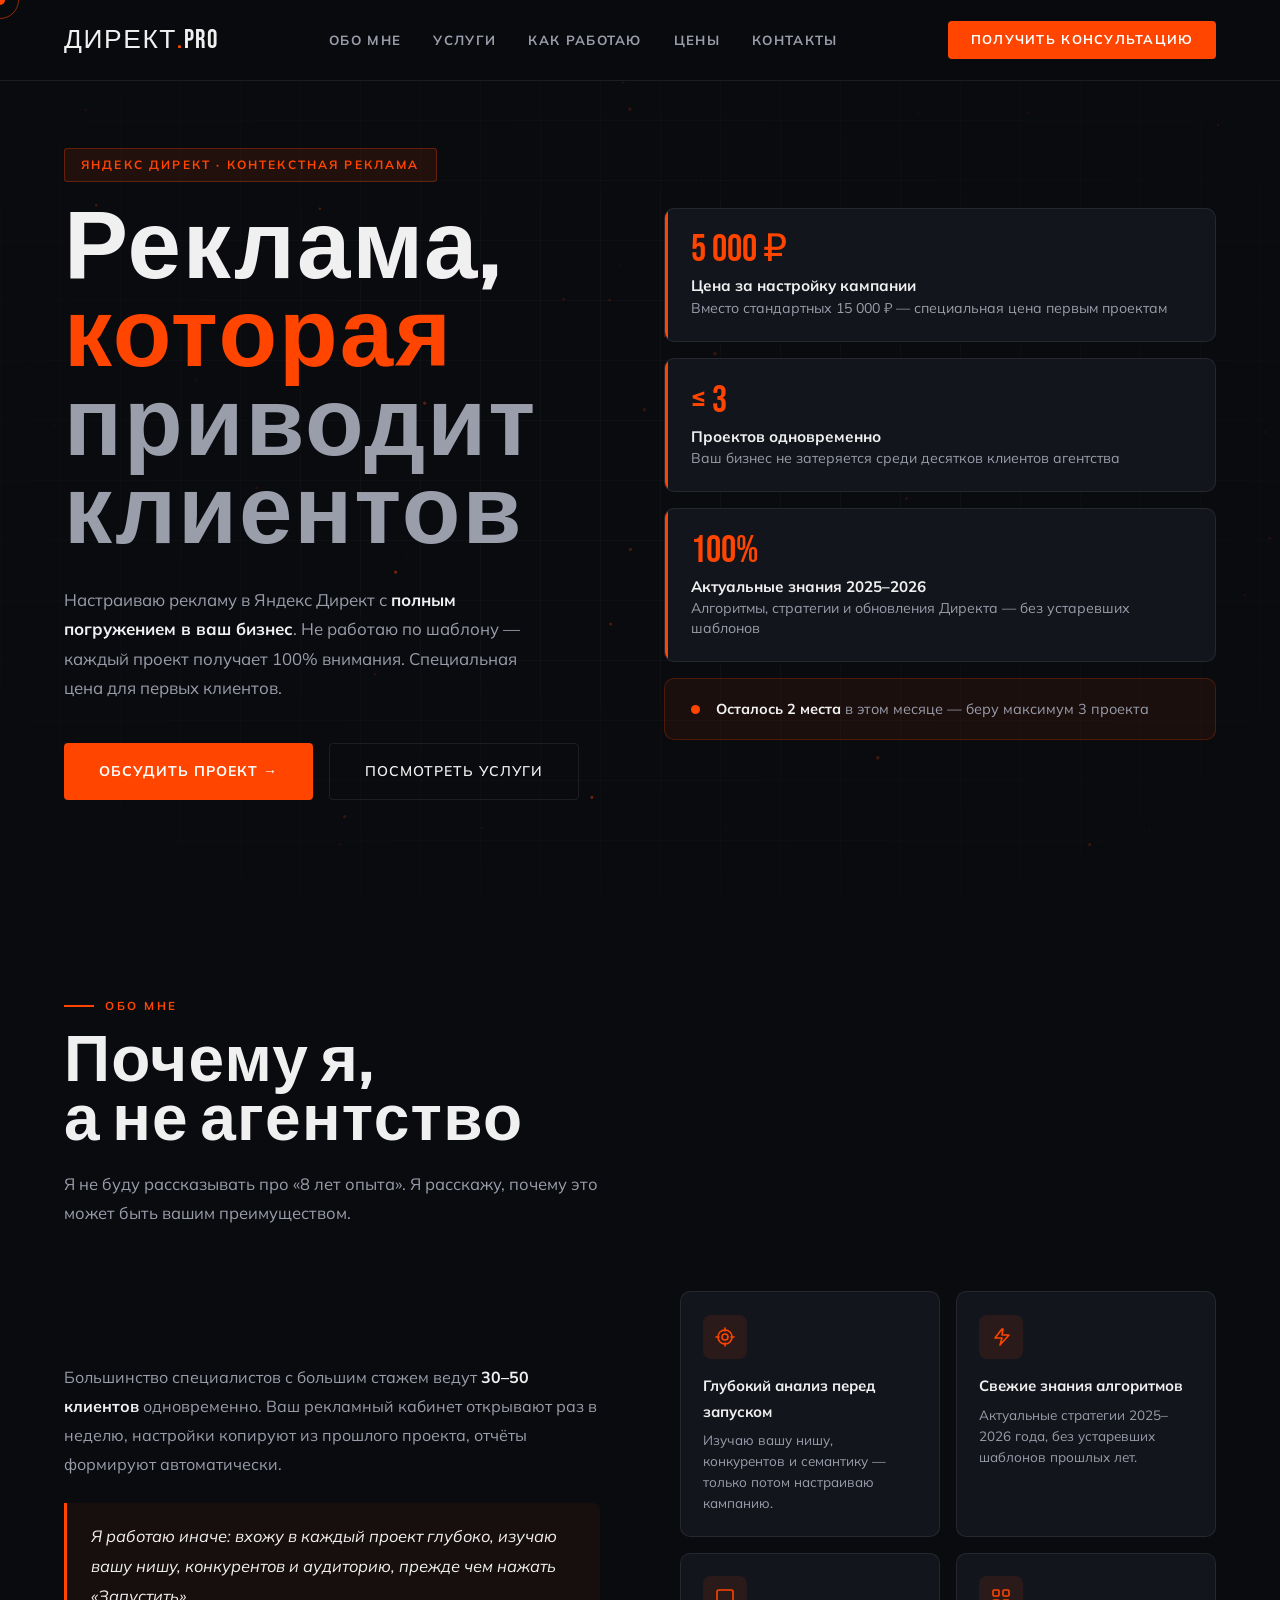
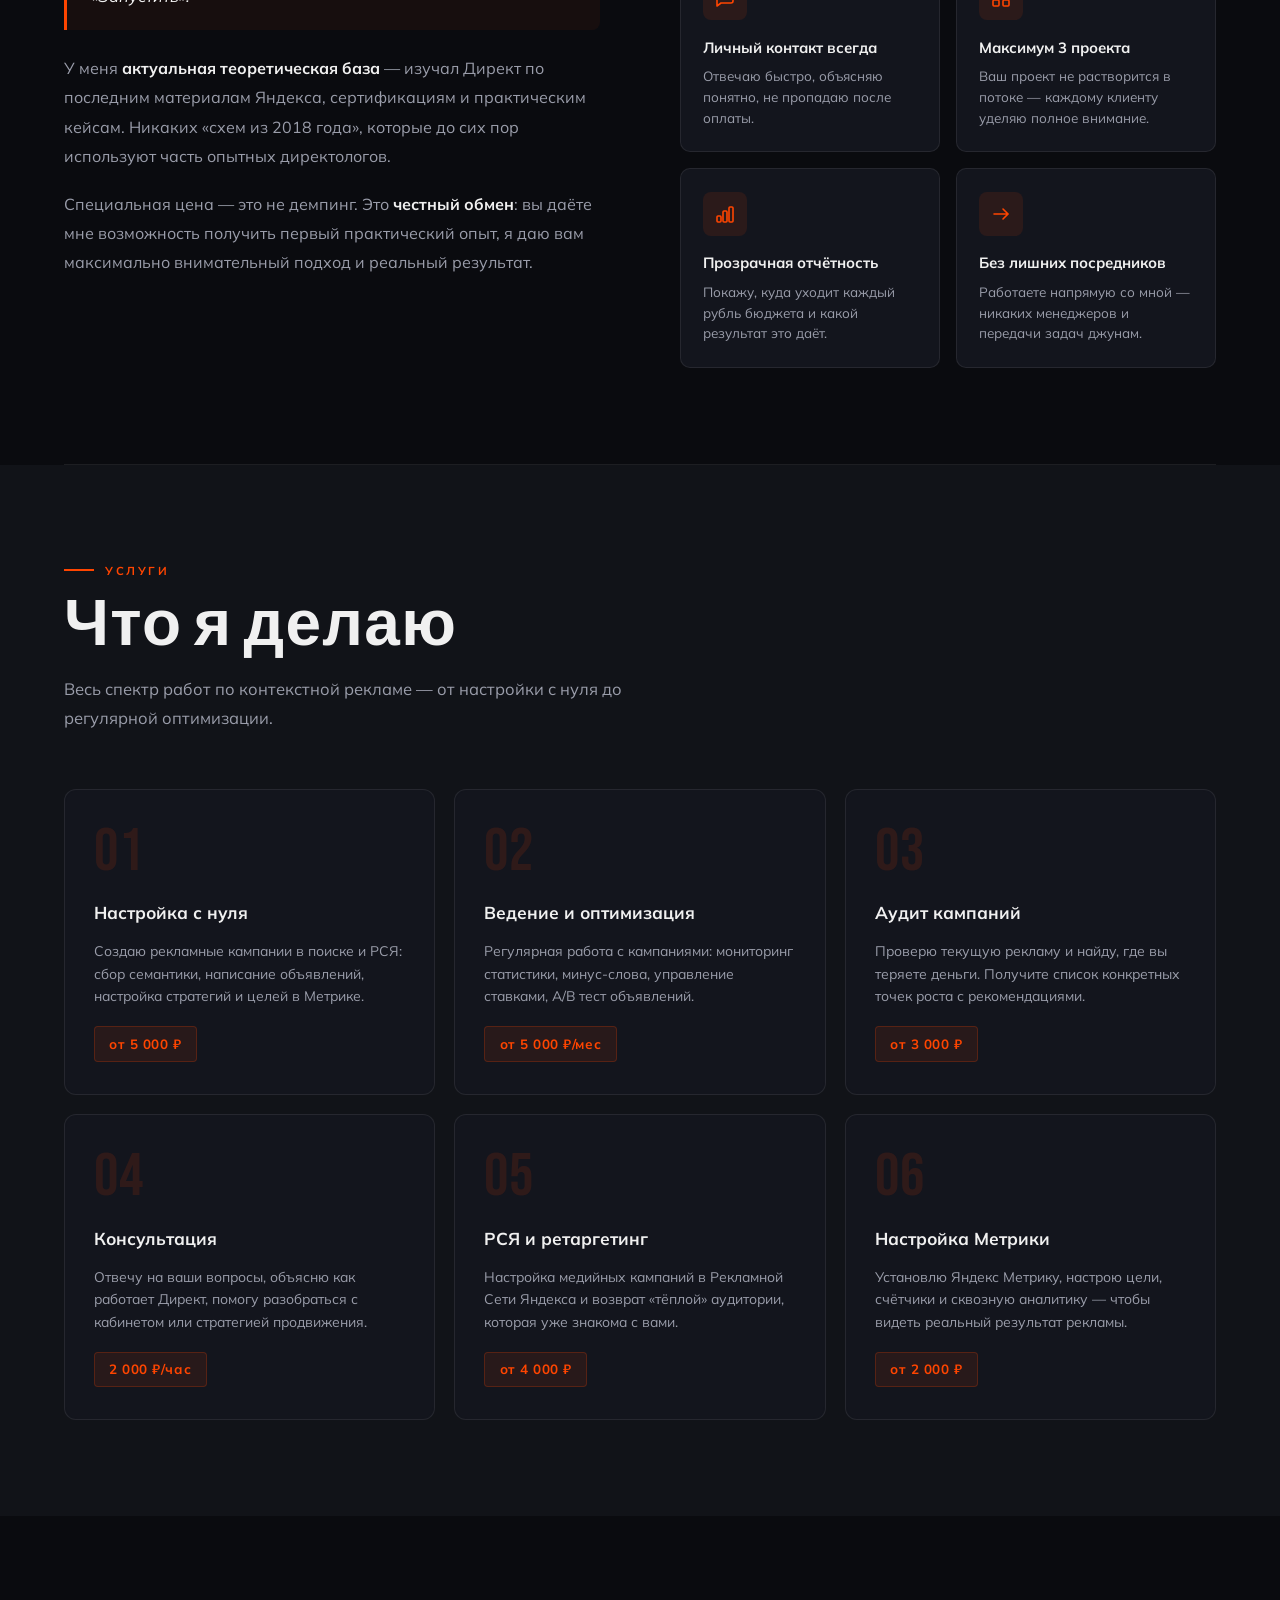
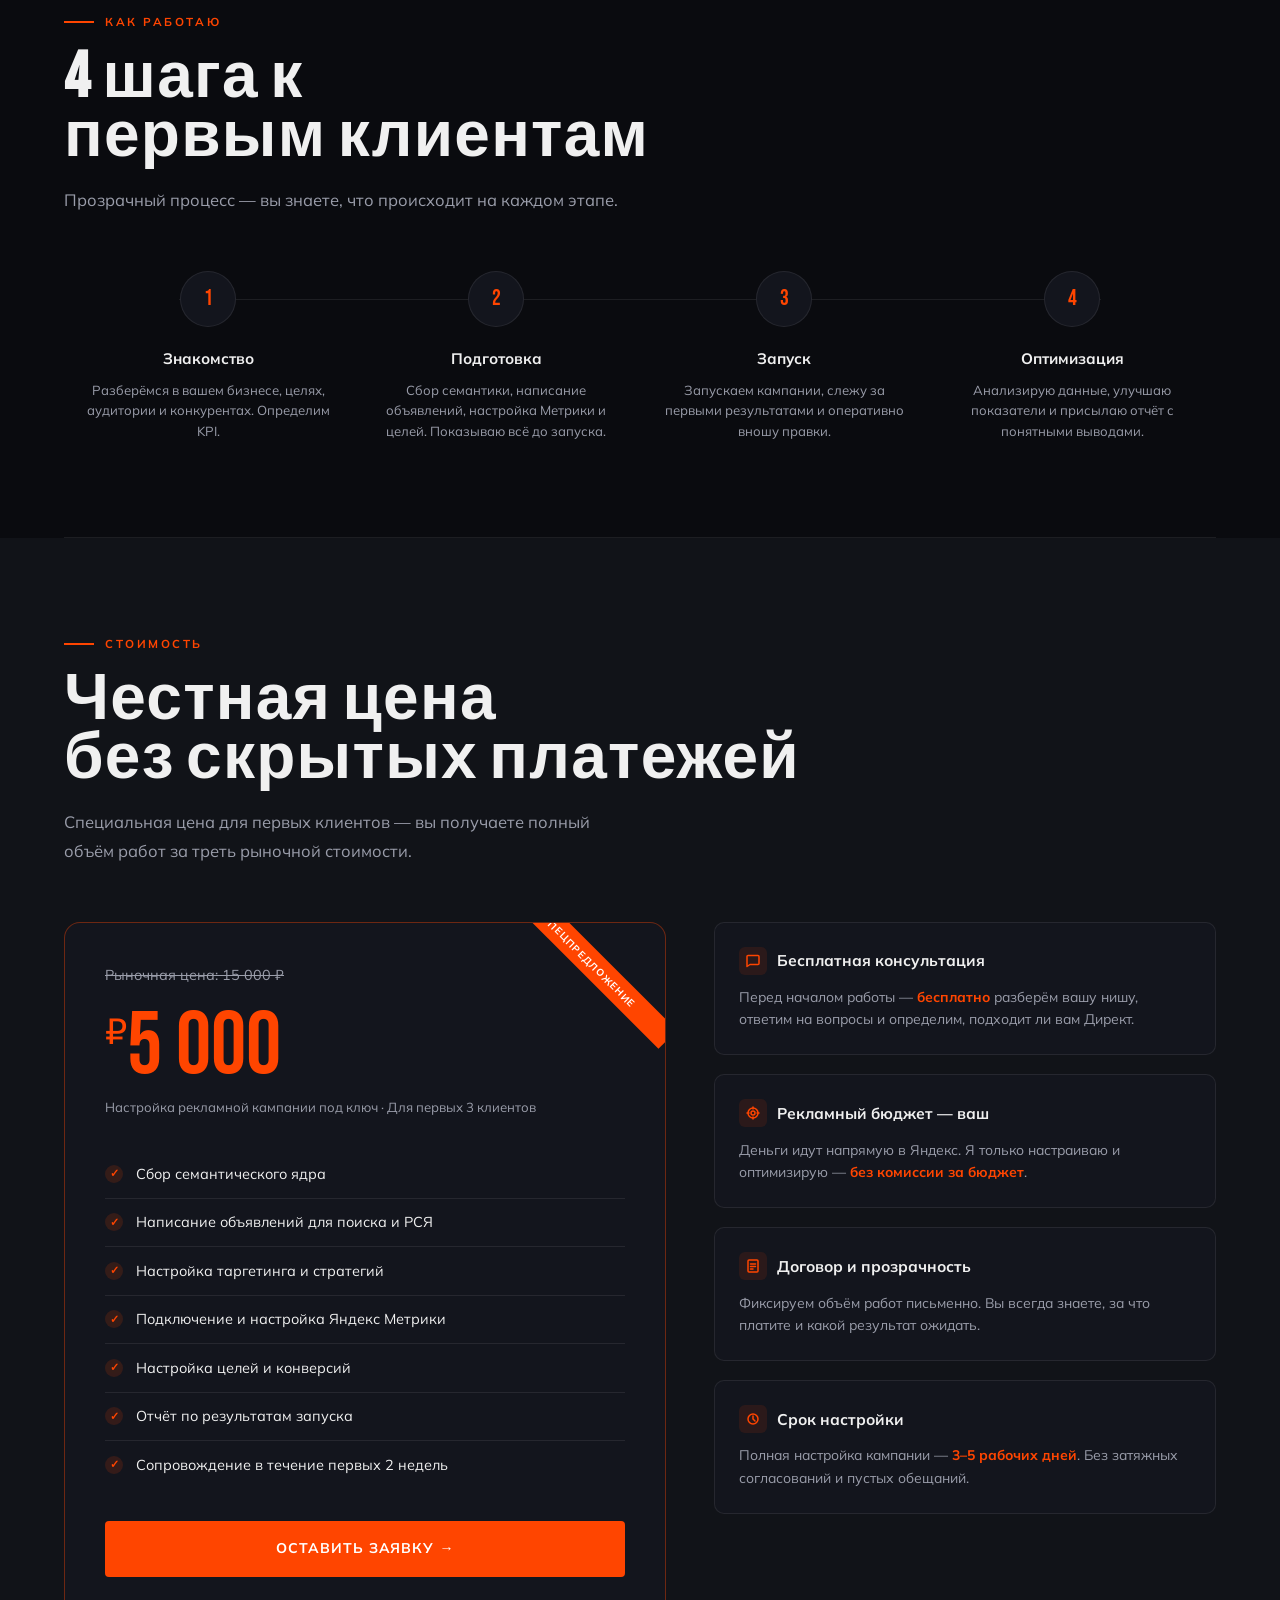
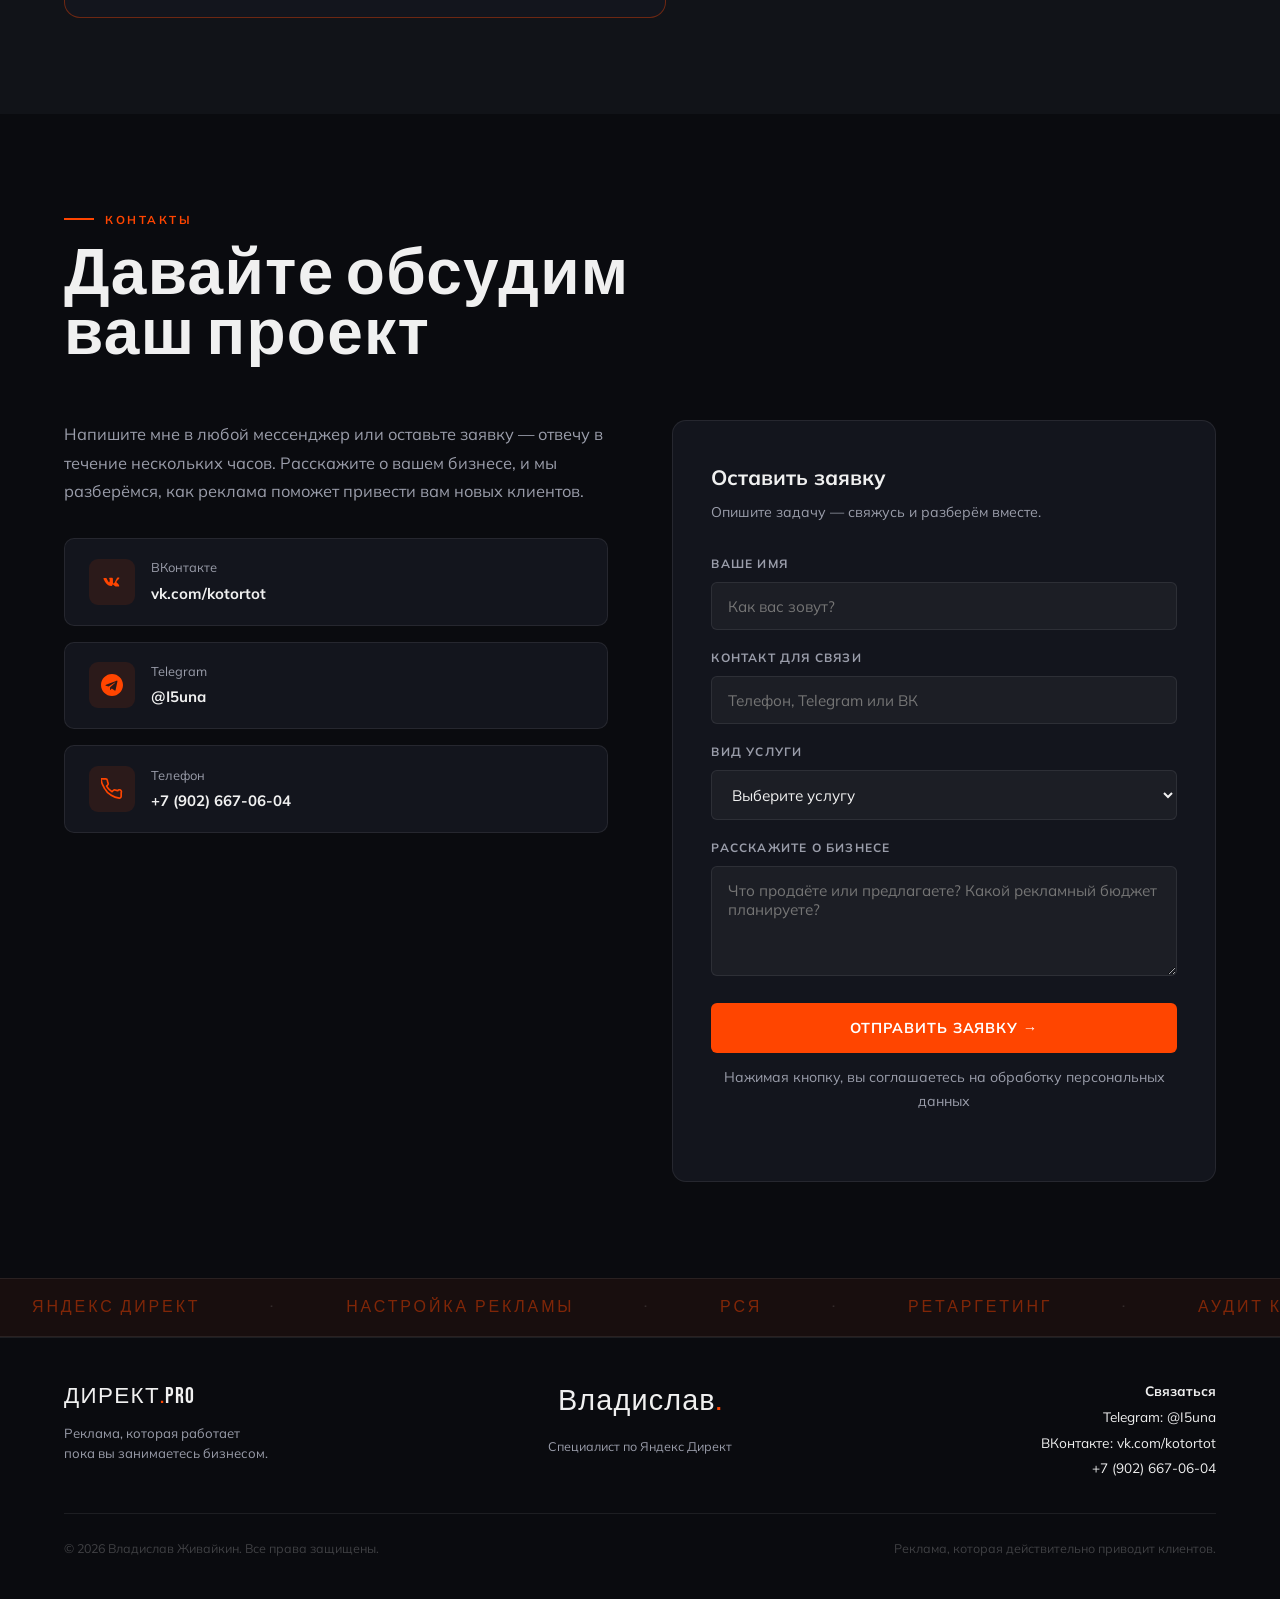
==== commit 7701bcf6: "Update index.html" ====
--- a/index.html
+++ b/index.html
@@ -3,7 +3,7 @@
 <head>
 <meta charset="UTF-8">
 <meta name="viewport" content="width=device-width, initial-scale=1.0">
-<title>Владислав — Настройка рекламы в Яндекс Директ</title>
+<title>Директ.Pro</title>
 <meta name="description" content="Настройка и ведение контекстной рекламы в Яндекс Директ. Работаю с малым бизнесом — полное погружение в каждый проект. Цена от 5000 рублей.">
 <link rel="preconnect" href="https://fonts.googleapis.com">
 <link href="https://fonts.googleapis.com/css2?family=Bebas+Neue&family=Mulish:wght@300;400;600;700&display=swap" rel="stylesheet">
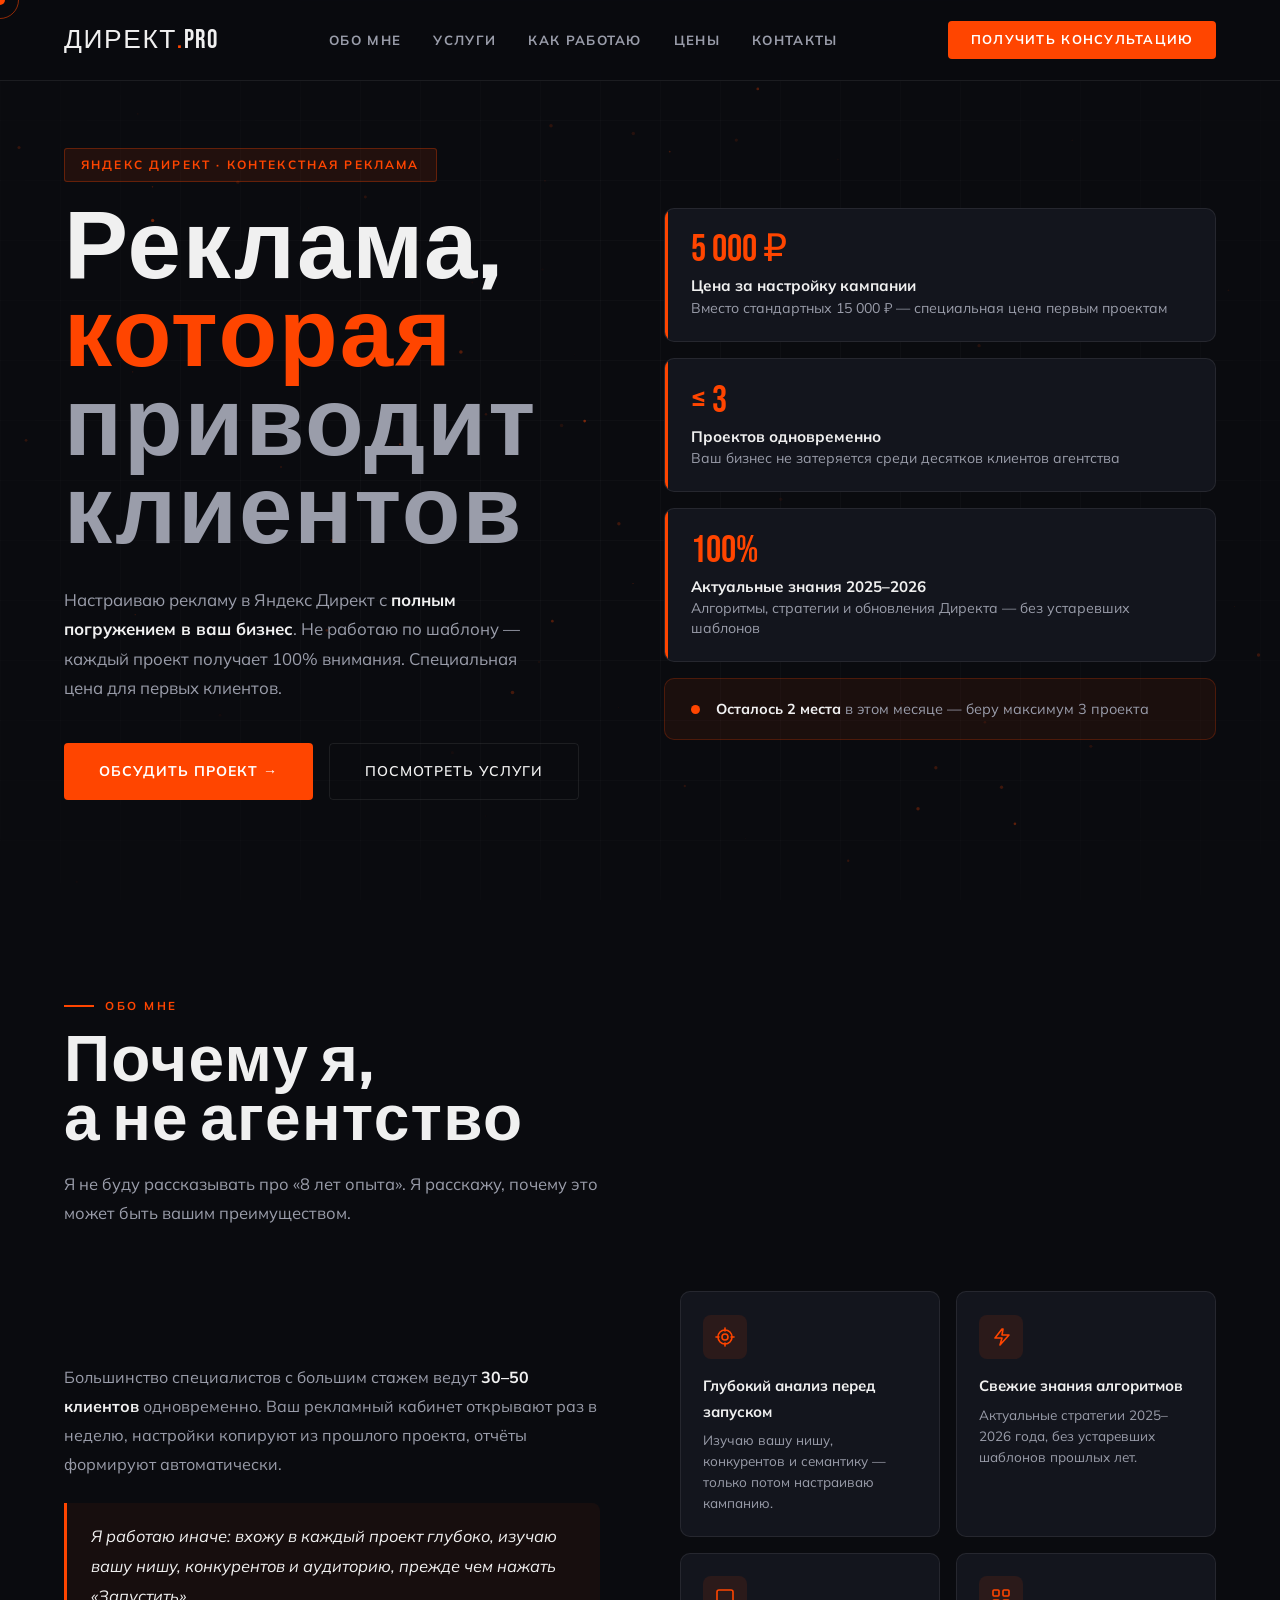
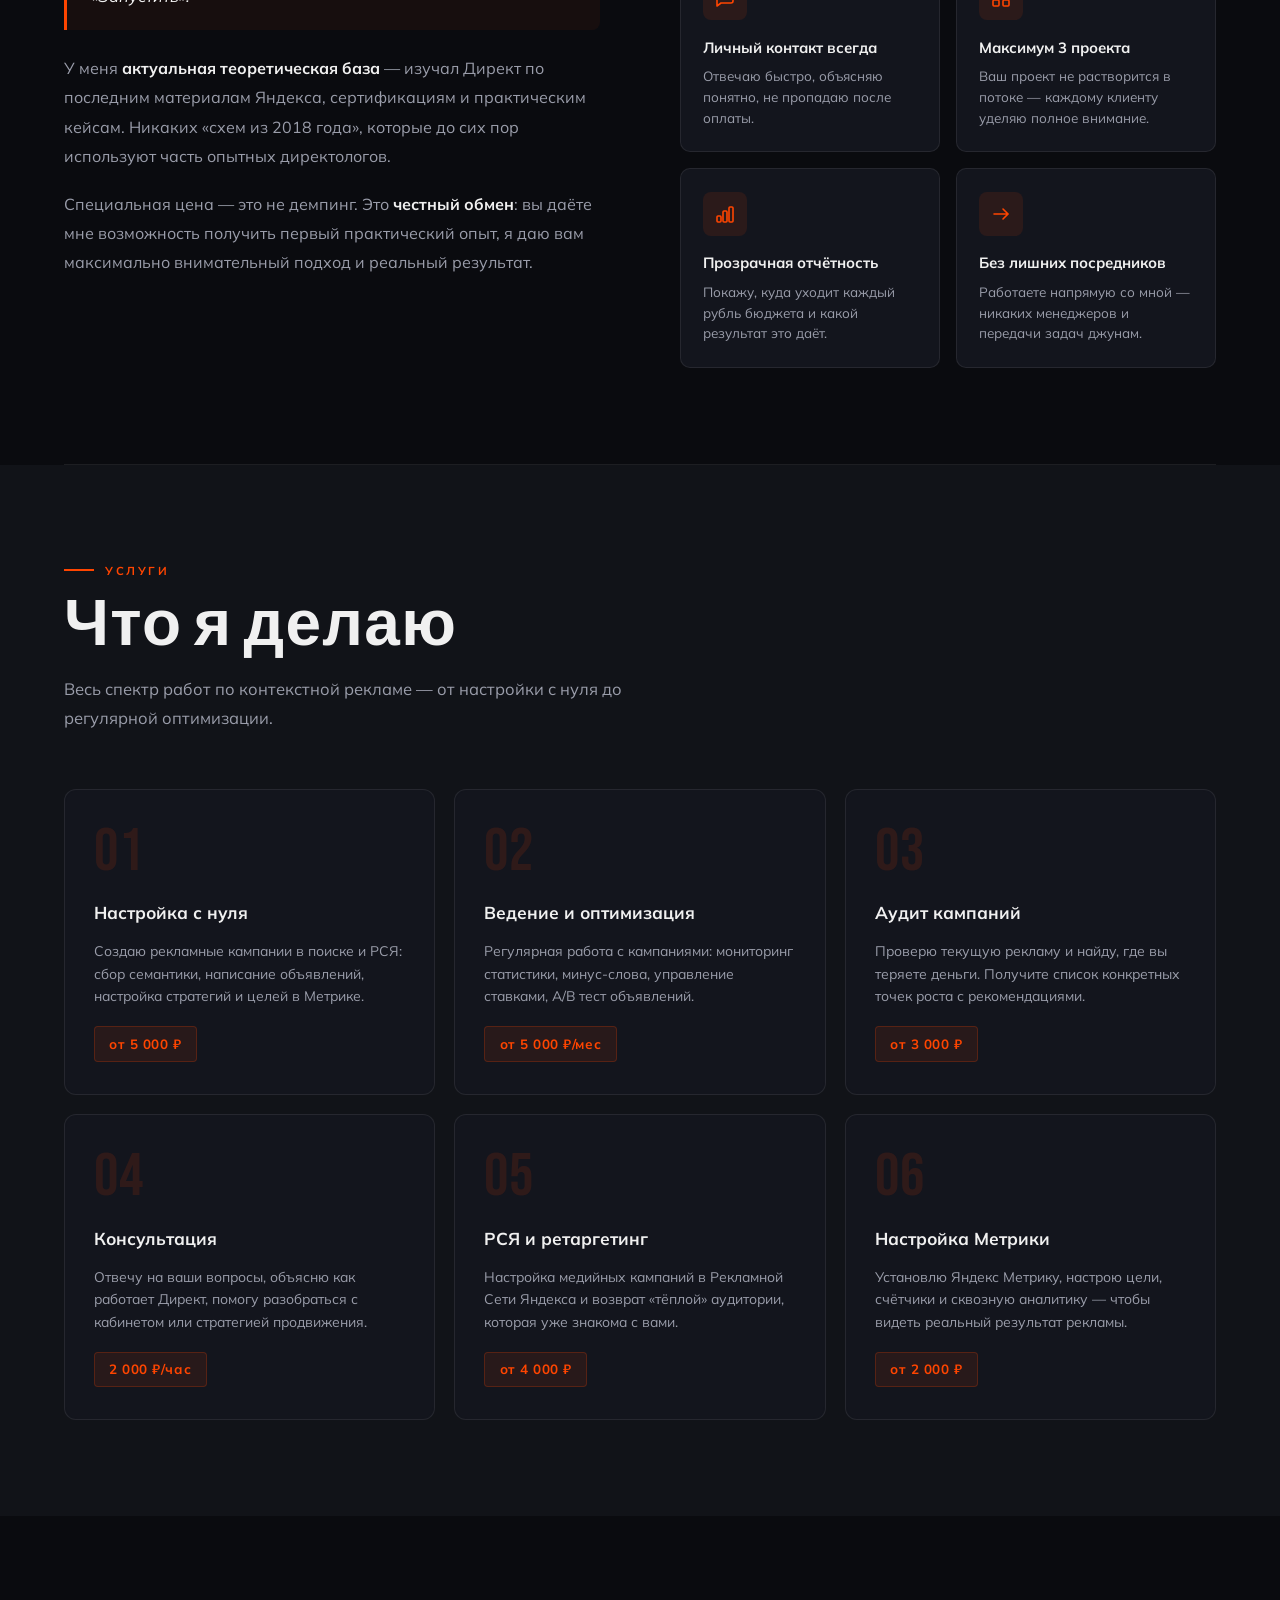
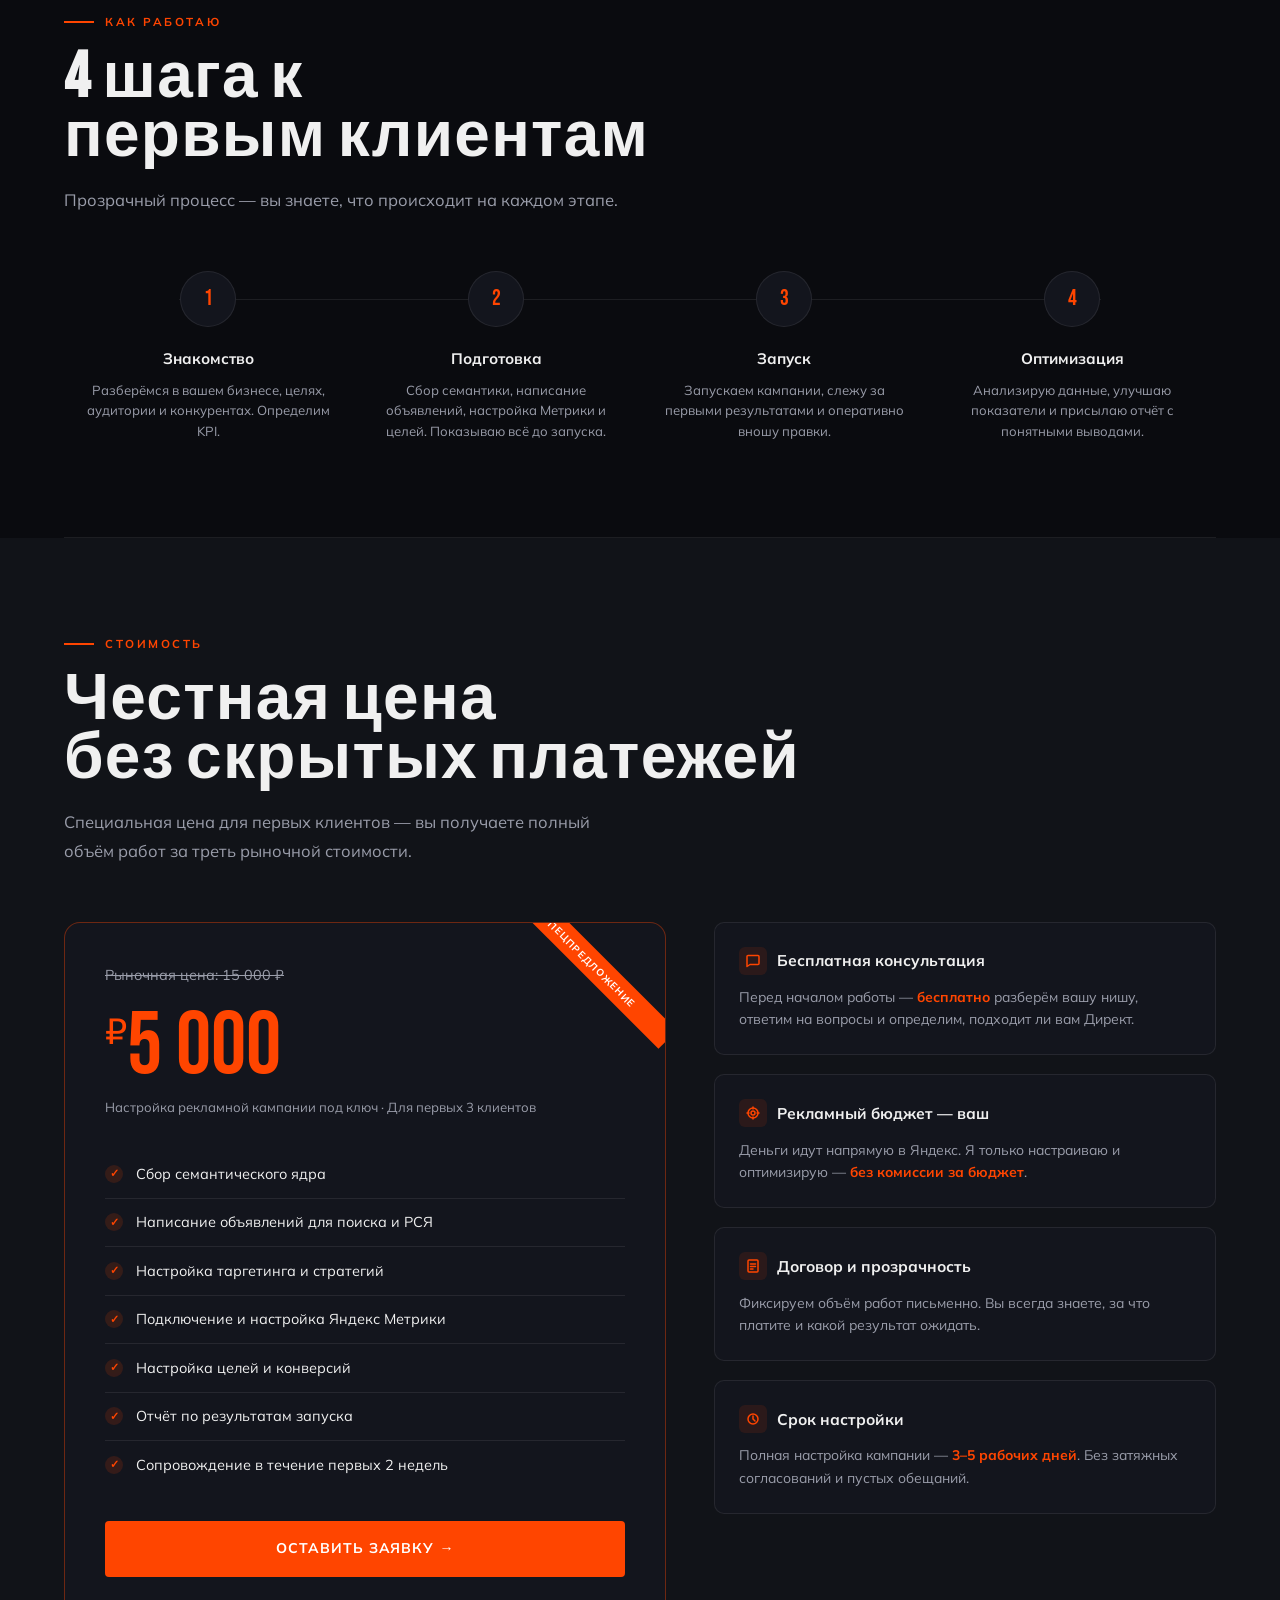
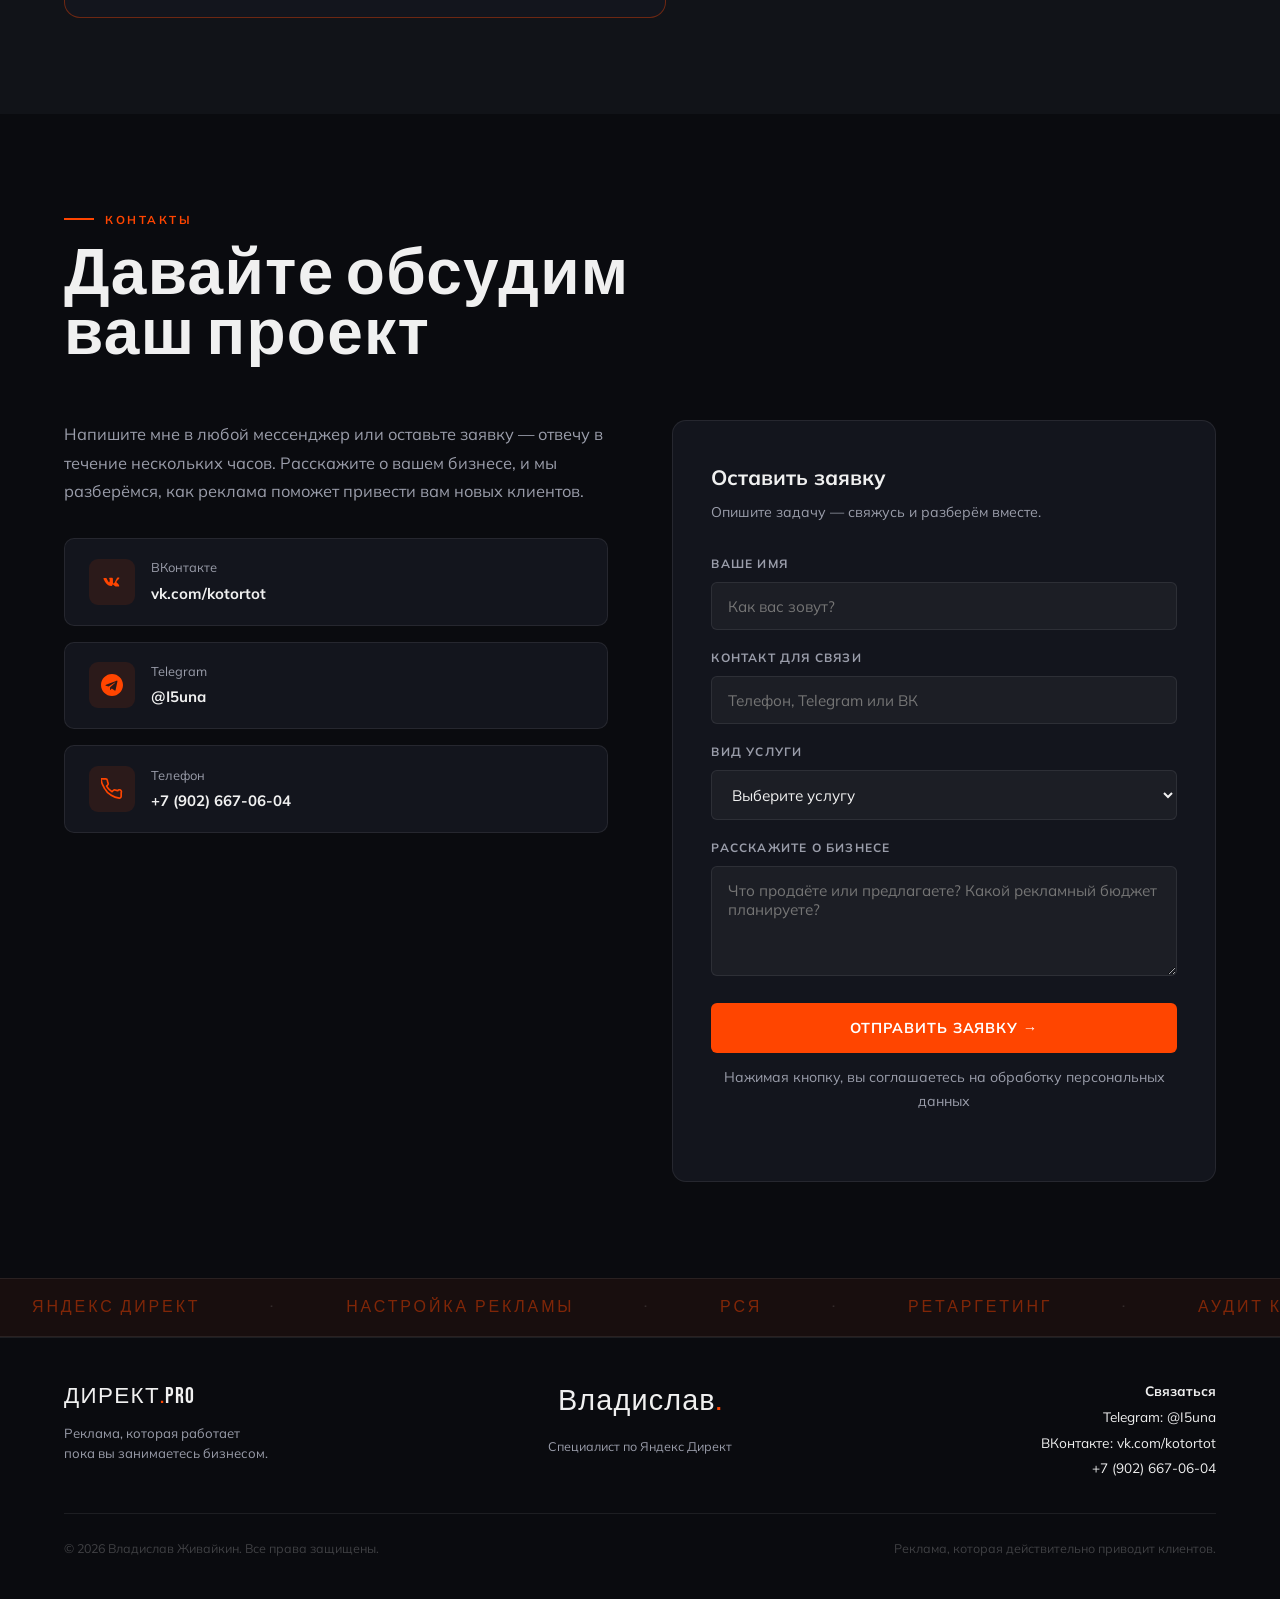
==== commit cad854bf: "Update index.html" ====
--- a/index.html
+++ b/index.html
@@ -3,7 +3,7 @@
 <head>
 <meta charset="UTF-8">
 <meta name="viewport" content="width=device-width, initial-scale=1.0">
-<title>Директ.Pro</title>
+<title>Директ. Pro</title>
 <meta name="description" content="Настройка и ведение контекстной рекламы в Яндекс Директ. Работаю с малым бизнесом — полное погружение в каждый проект. Цена от 5000 рублей.">
 <link rel="preconnect" href="https://fonts.googleapis.com">
 <link href="https://fonts.googleapis.com/css2?family=Bebas+Neue&family=Mulish:wght@300;400;600;700&display=swap" rel="stylesheet">
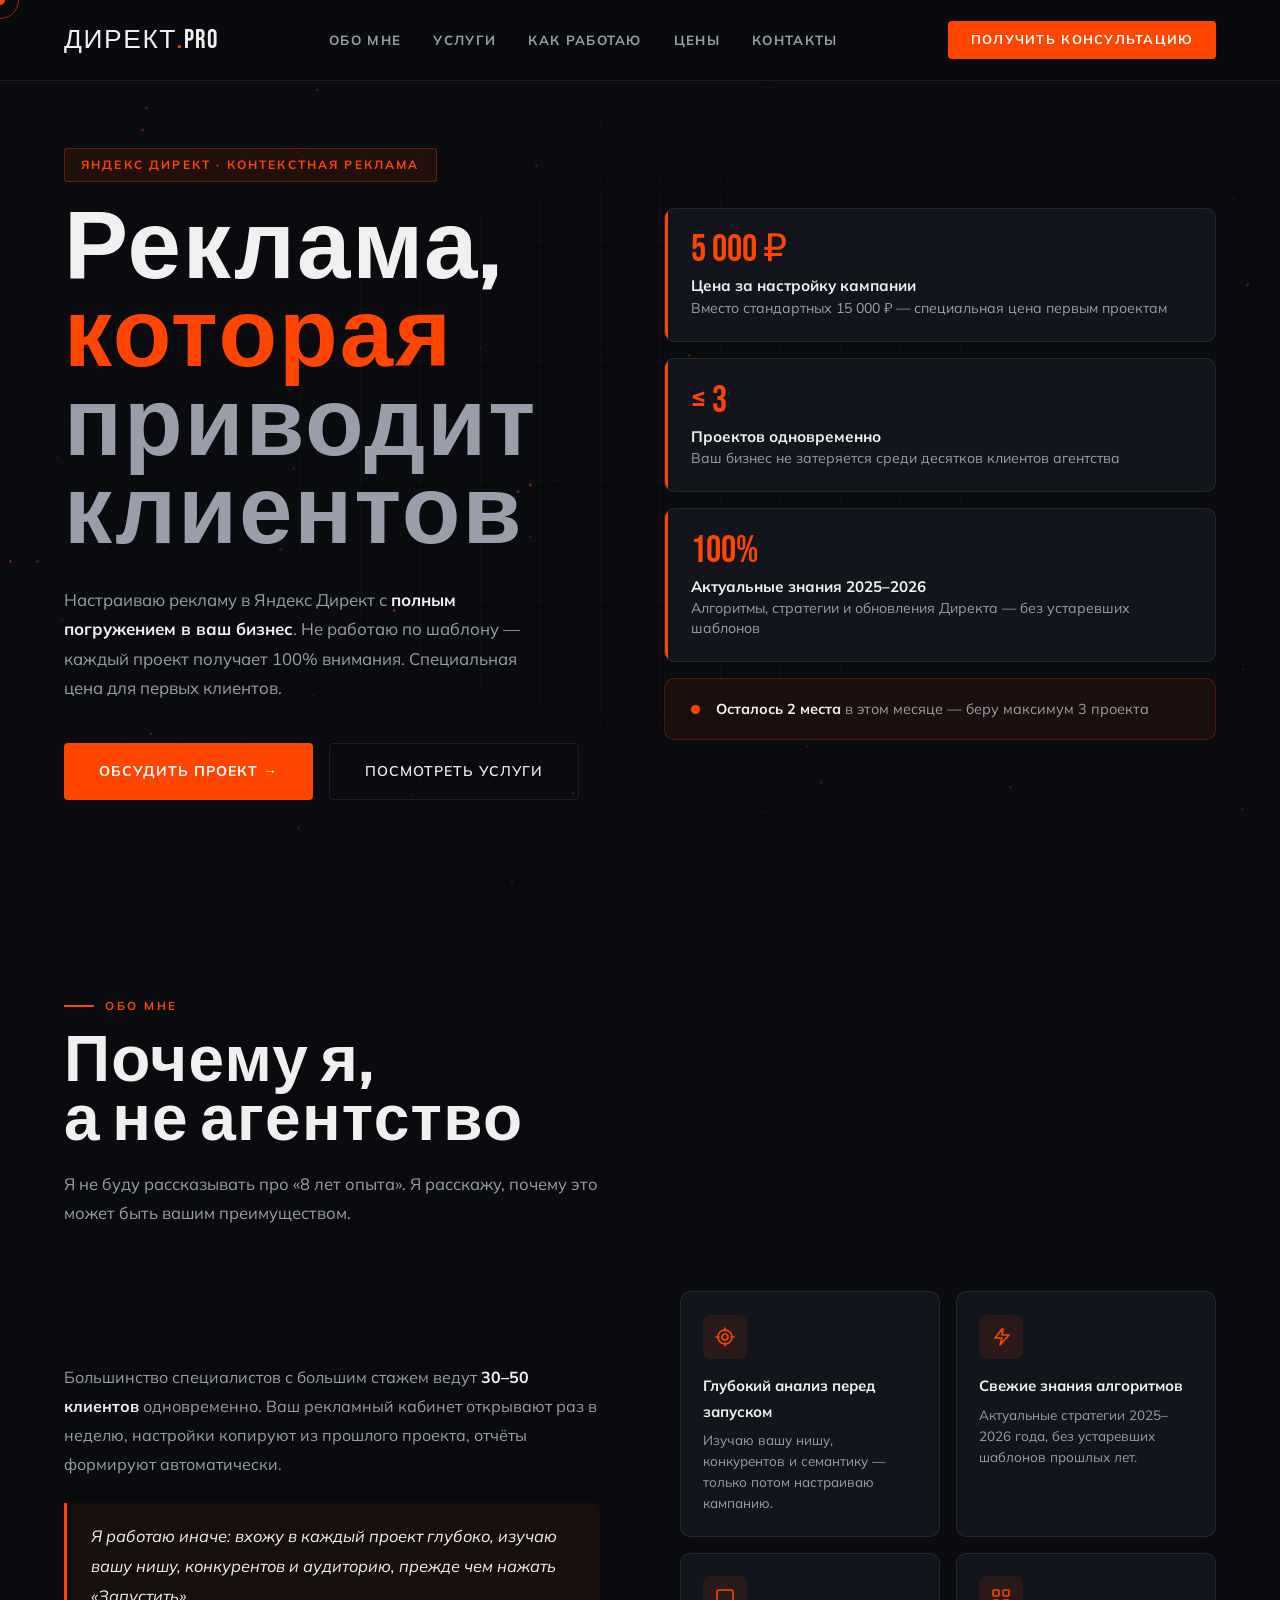
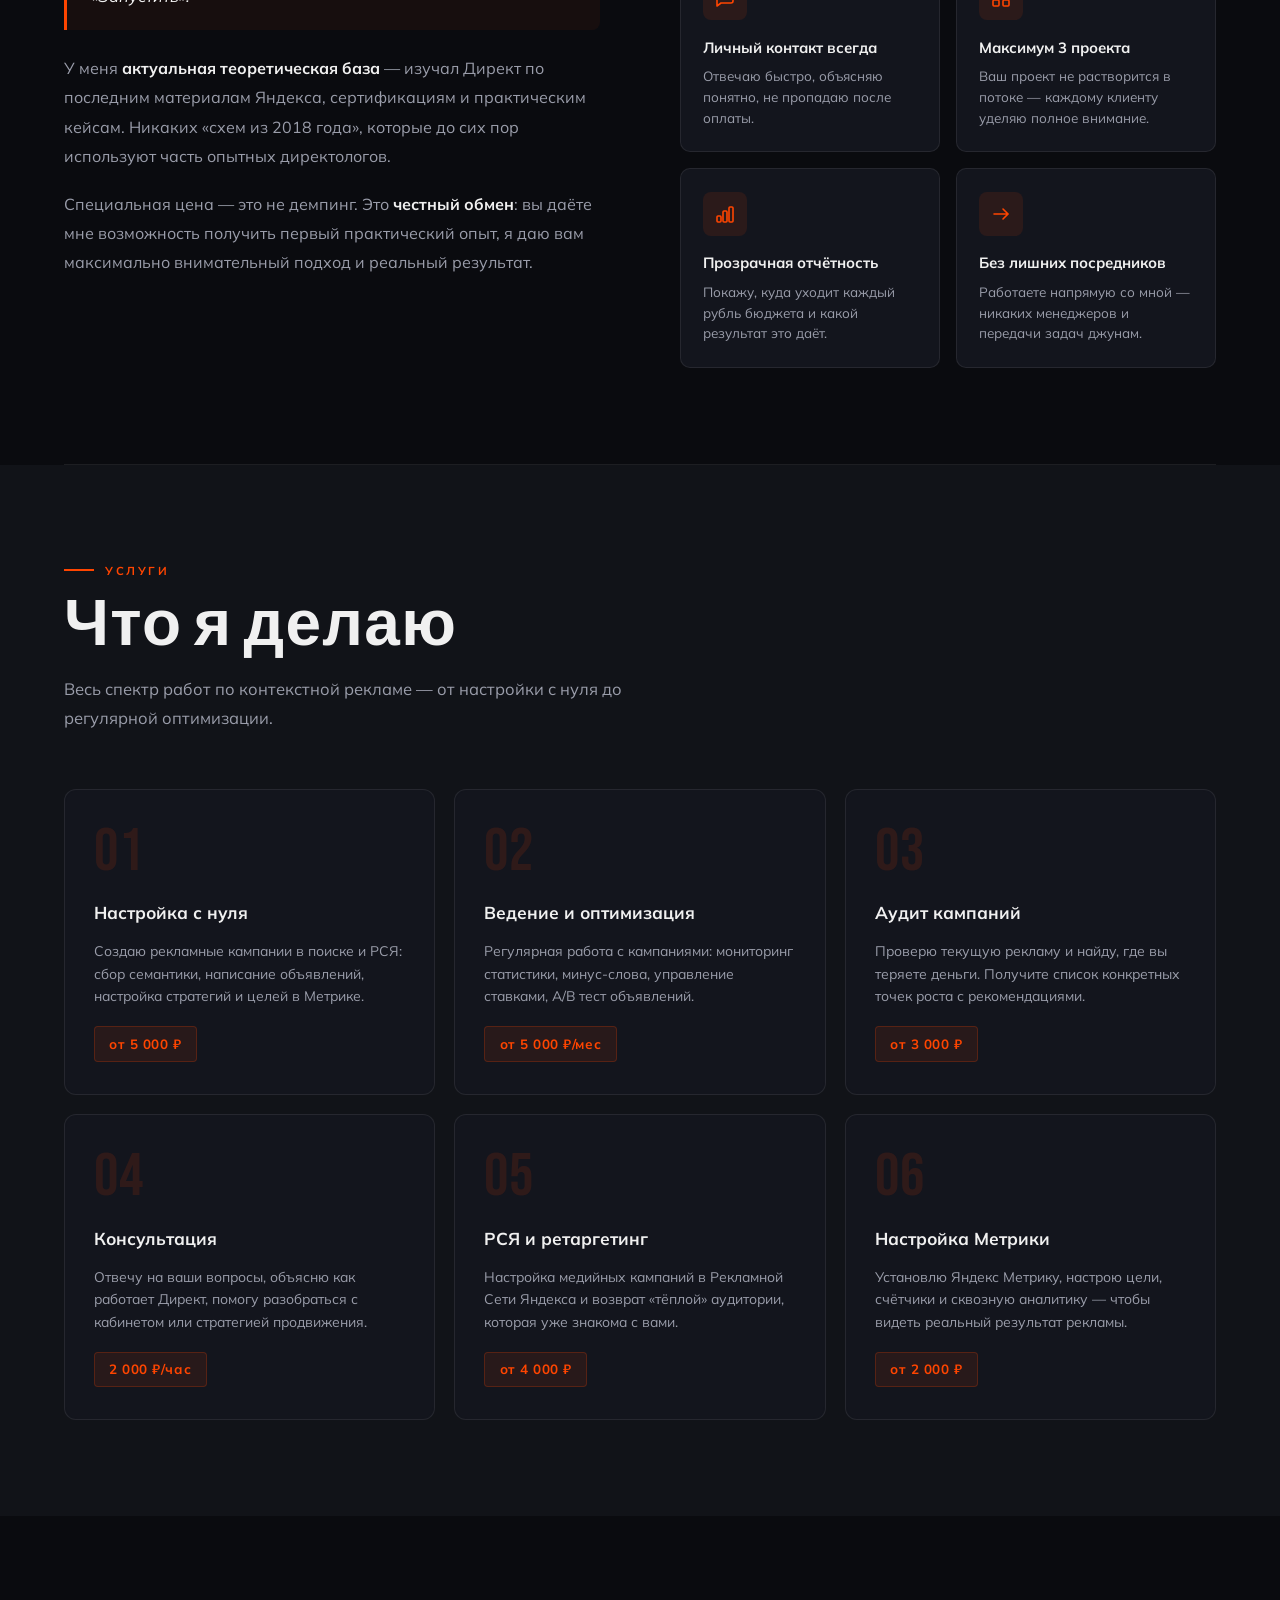
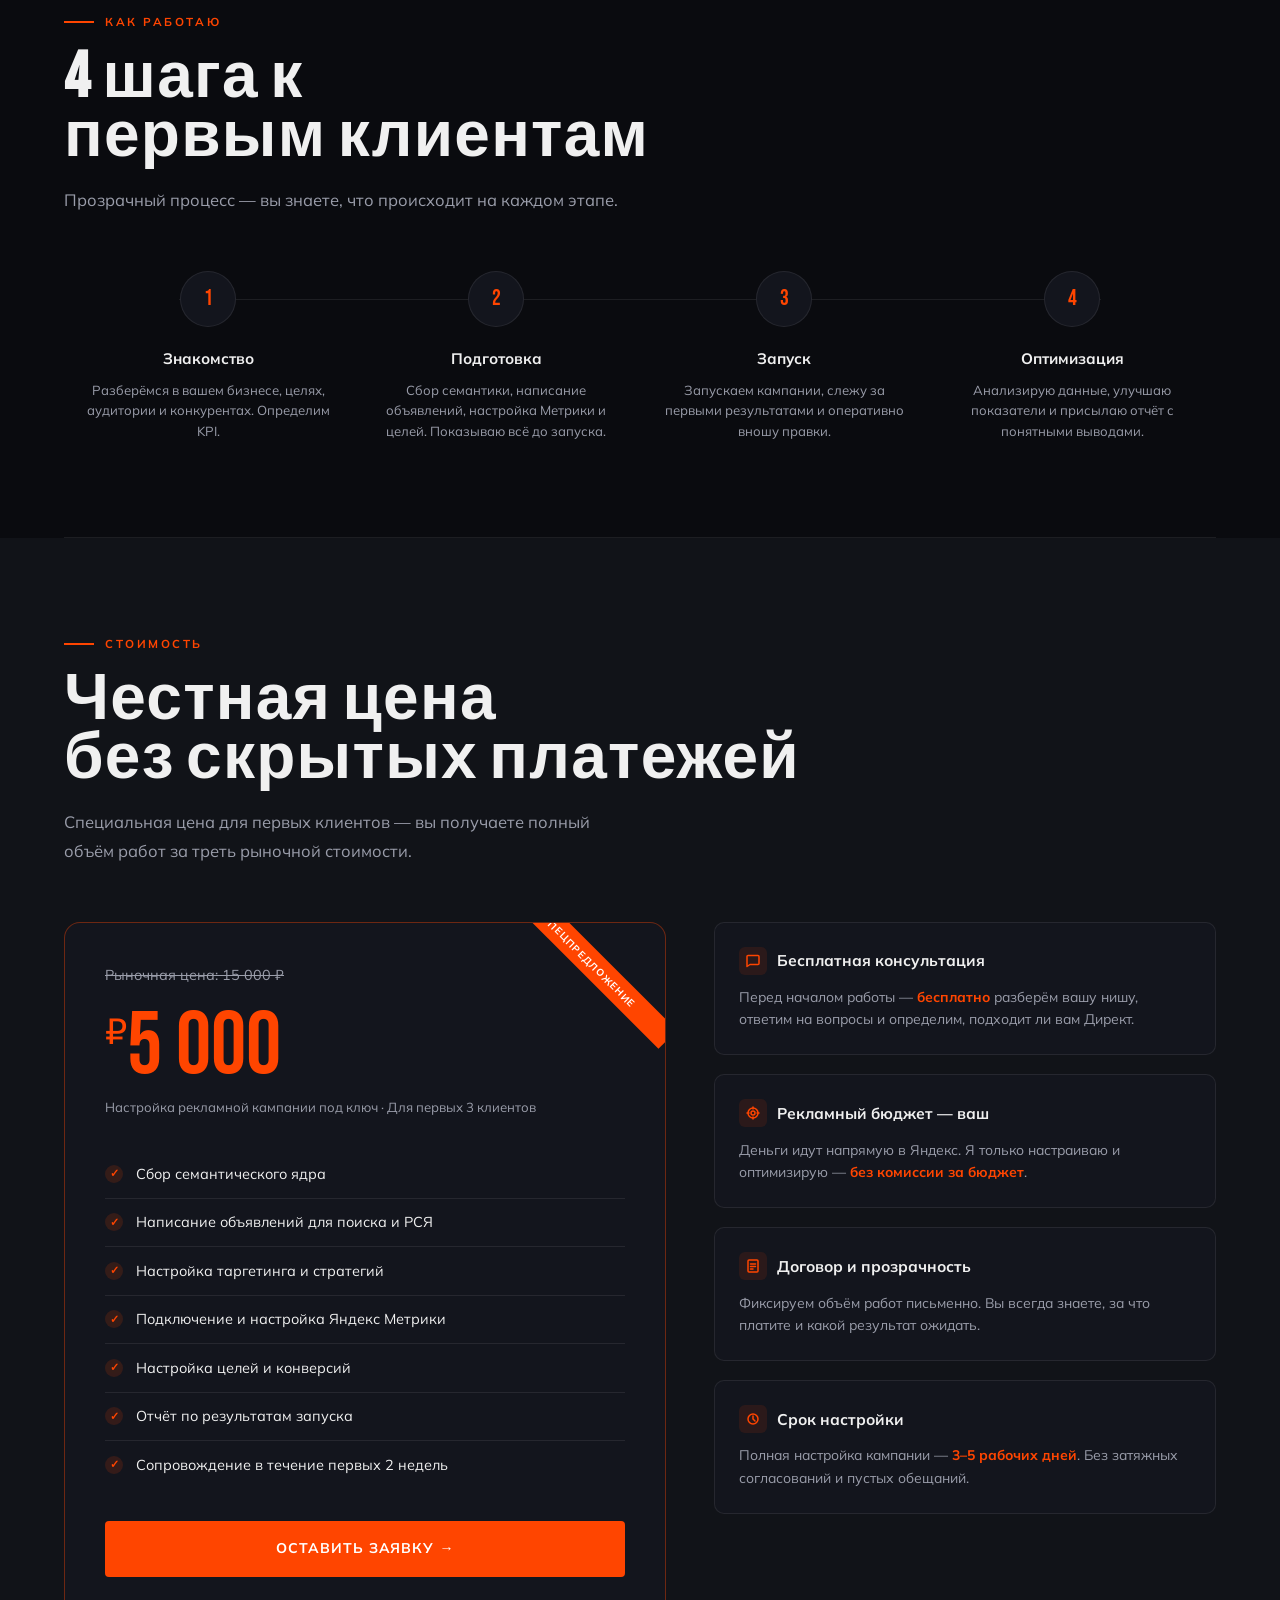
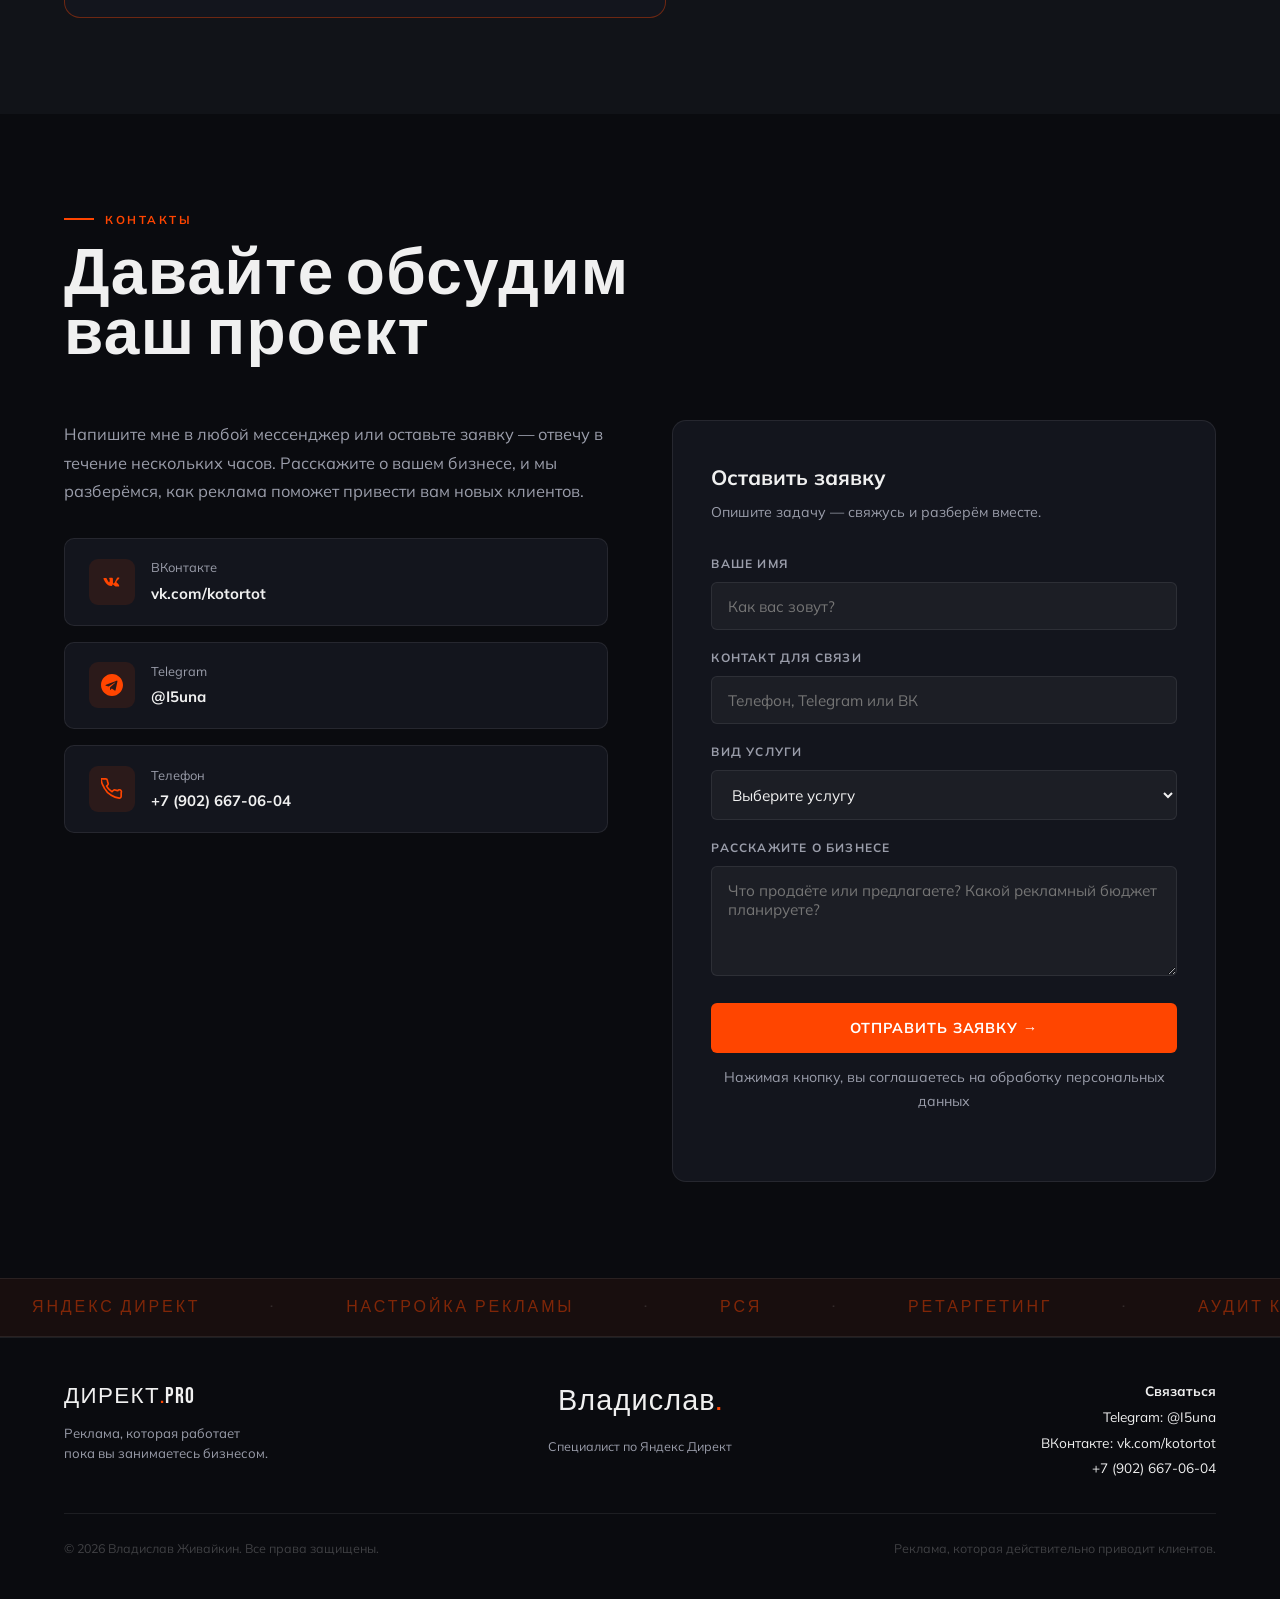
==== commit 6d974ac0: "Update index.html" ====
--- a/index.html
+++ b/index.html
@@ -1,6 +1,19 @@
 <!DOCTYPE html>
 <html lang="ru">
 <head>
+  <!-- Yandex.Metrika counter -->
+<script type="text/javascript">
+    (function(m,e,t,r,i,k,a){
+        m[i]=m[i]||function(){(m[i].a=m[i].a||[]).push(arguments)};
+        m[i].l=1*new Date();
+        for (var j = 0; j < document.scripts.length; j++) {if (document.scripts[j].src === r) { return; }}
+        k=e.createElement(t),a=e.getElementsByTagName(t)[0],k.async=1,k.src=r,a.parentNode.insertBefore(k,a)
+    })(window, document,'script','https://mc.yandex.ru/metrika/tag.js?id=108716311', 'ym');
+
+    ym(108716311, 'init', {ssr:true, webvisor:true, clickmap:true, ecommerce:"dataLayer", referrer: document.referrer, url: location.href, accurateTrackBounce:true, trackLinks:true});
+</script>
+<noscript><div><img src="https://mc.yandex.ru/watch/108716311" style="position:absolute; left:-9999px;" alt="" /></div></noscript>
+<!-- /Yandex.Metrika counter -->
 <meta charset="UTF-8">
 <meta name="viewport" content="width=device-width, initial-scale=1.0">
 <title>Директ. Pro</title>
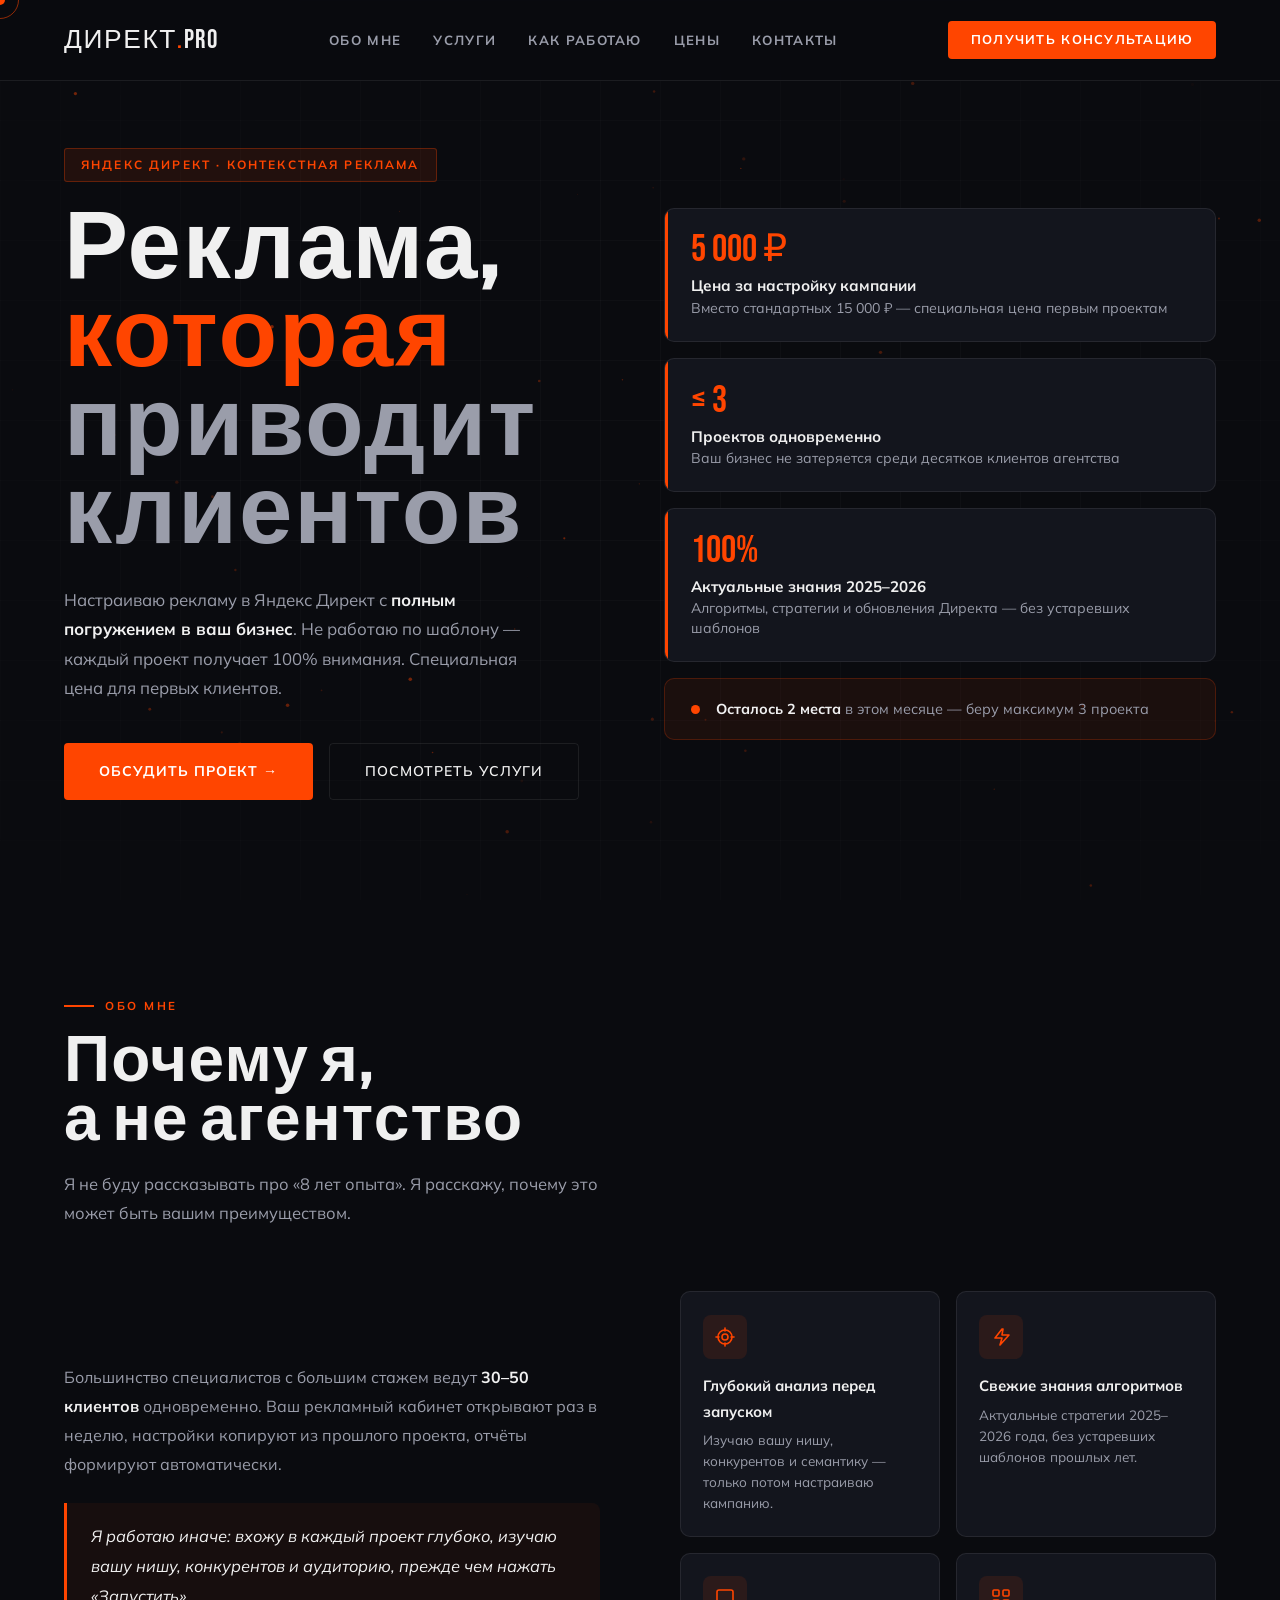
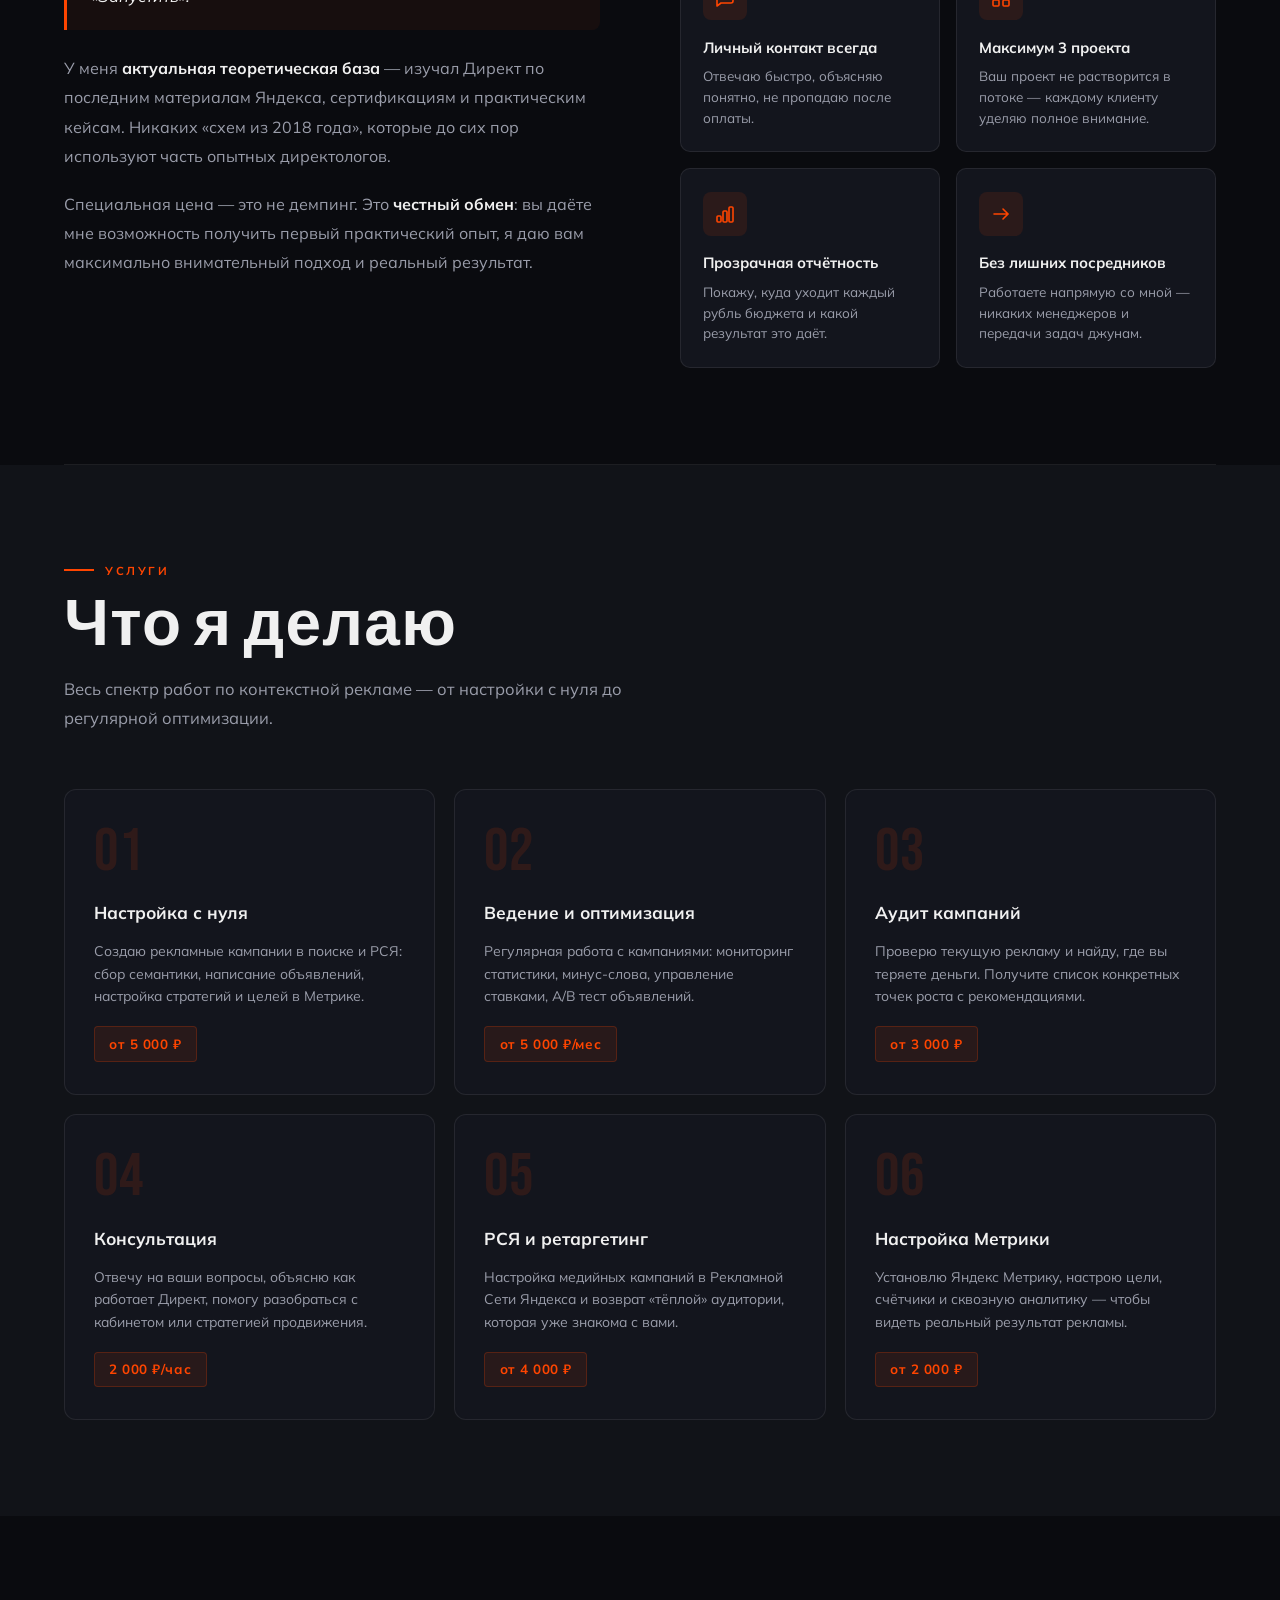
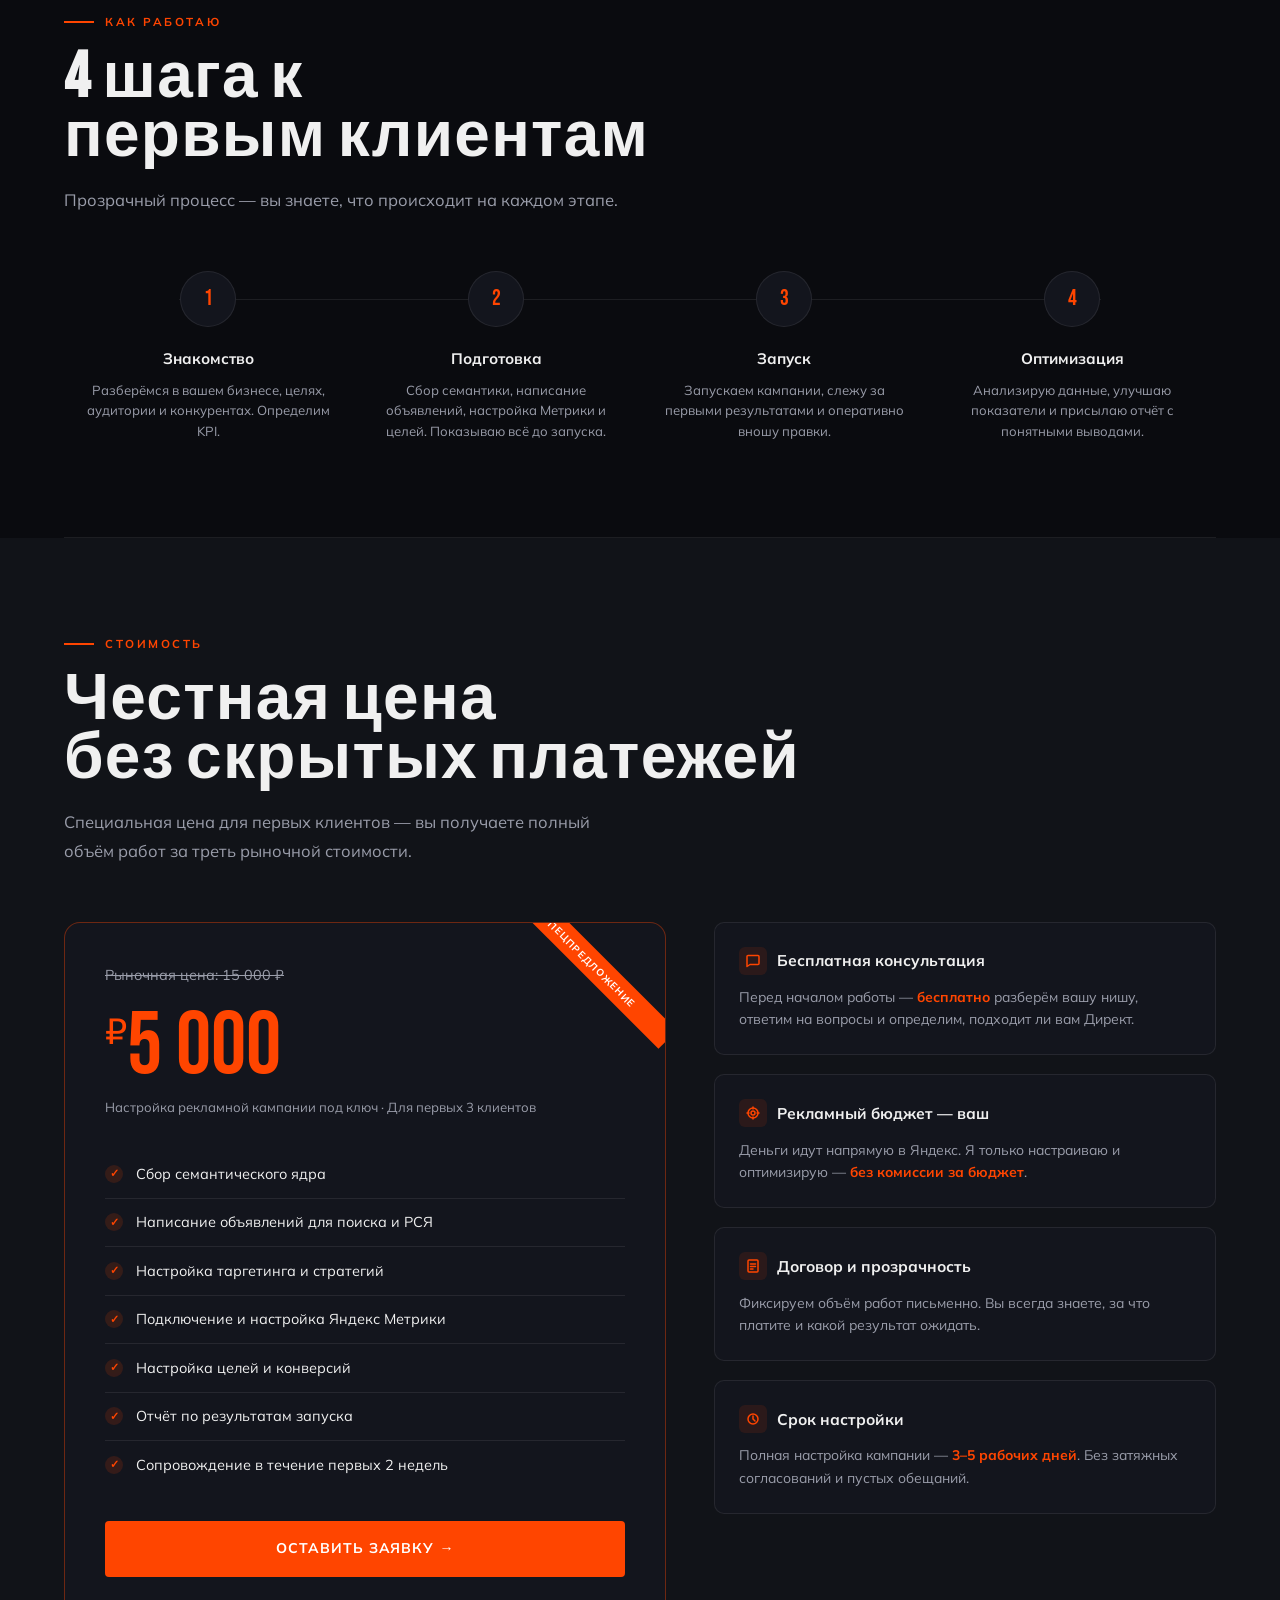
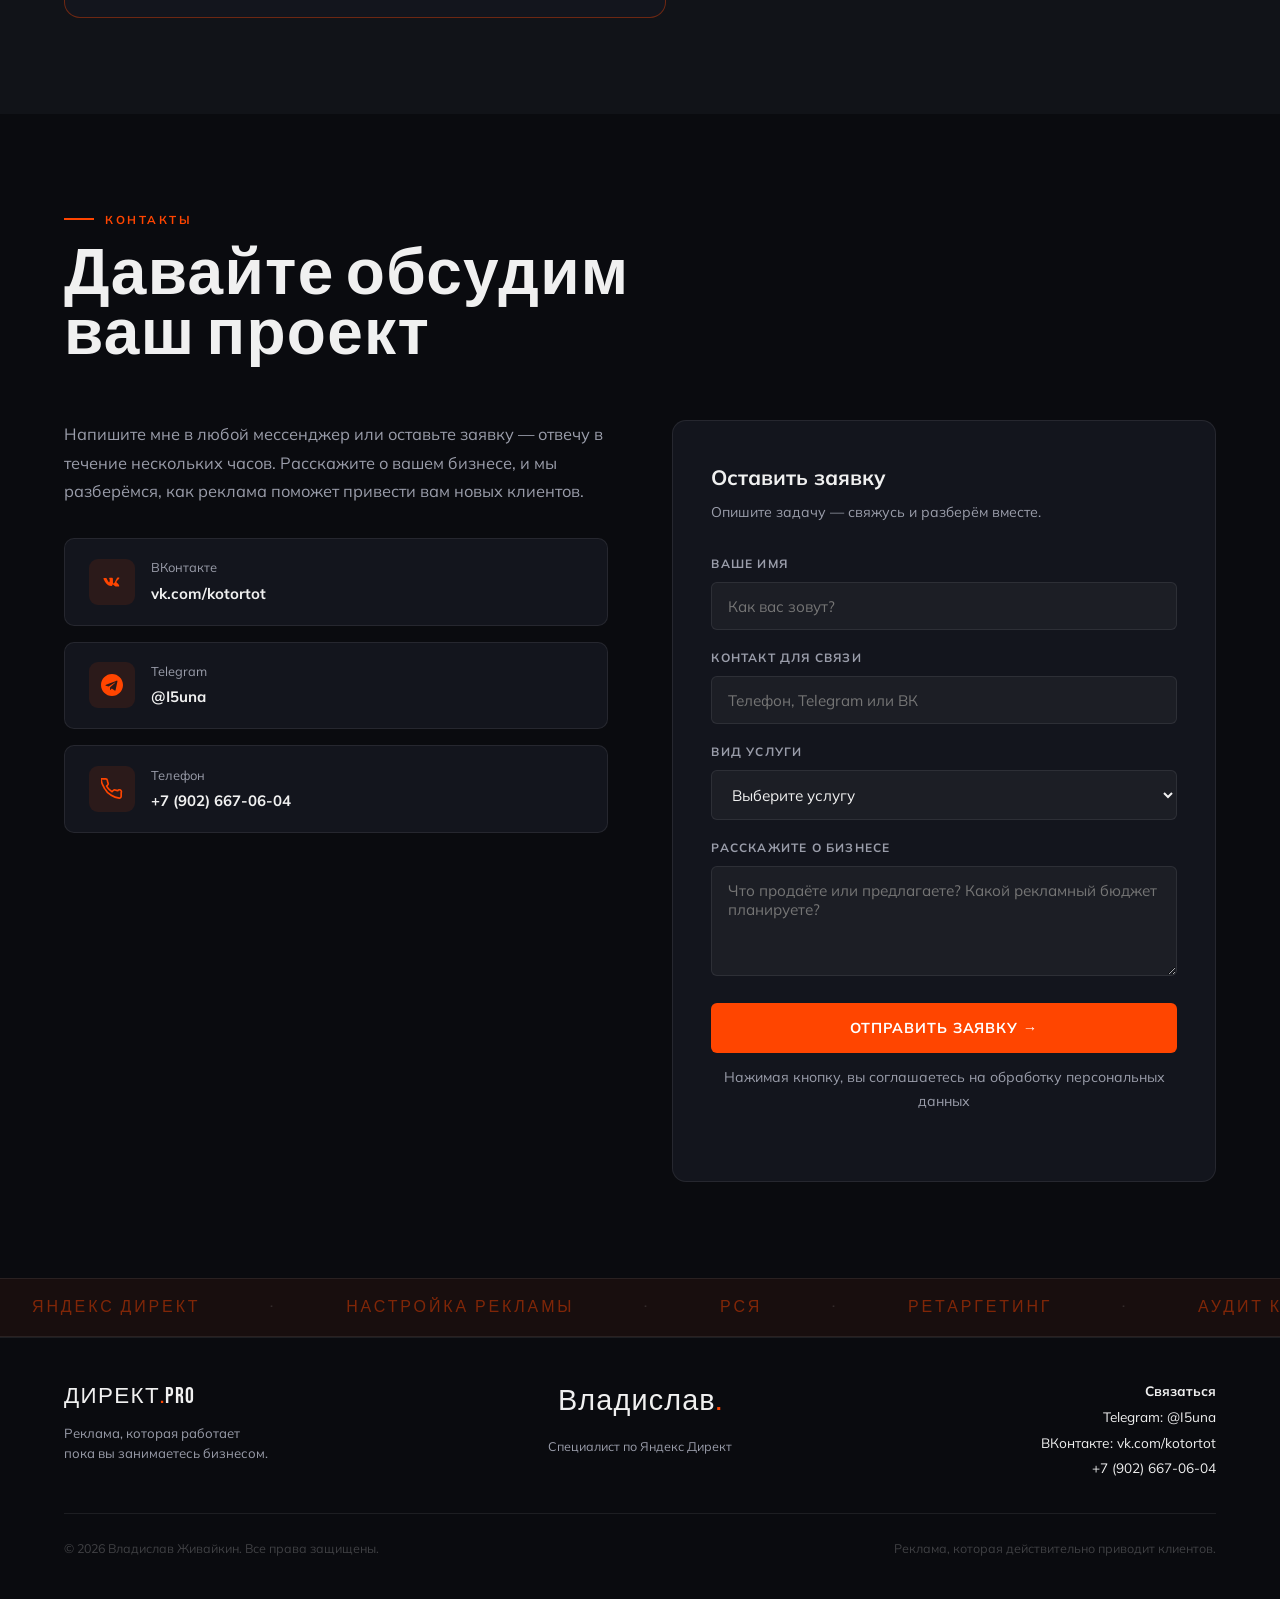
==== commit f495e7ce: "Update index.html" ====
--- a/index.html
+++ b/index.html
@@ -1,7 +1,7 @@
 <!DOCTYPE html>
 <html lang="ru">
 <head>
-  <!-- Yandex.Metrika counter -->
+<!-- Yandex.Metrika counter -->
 <script type="text/javascript">
     (function(m,e,t,r,i,k,a){
         m[i]=m[i]||function(){(m[i].a=m[i].a||[]).push(arguments)};
